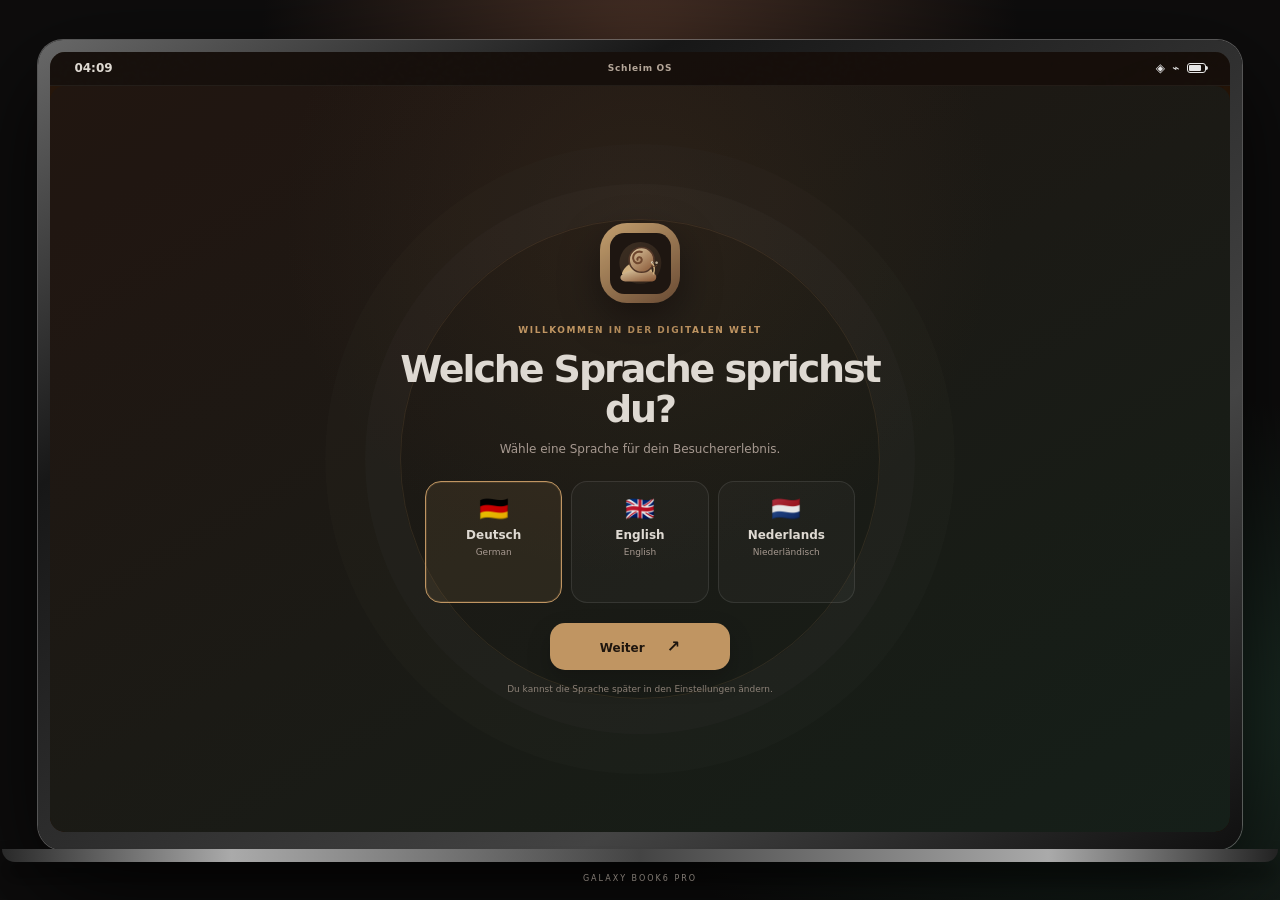
==== pages/newtab.html @ 32632d46 "Publish standalone Browser OS template branch" ====
<!doctype html>
<html lang="de">
<head>
  <!-- Progressive web app shell. Styles, scripts and assets are organized in dedicated folders. -->
  <meta charset="utf-8">
  <meta name="viewport" content="width=device-width, initial-scale=1, viewport-fit=cover">
  <meta name="theme-color" content="#251205">
  <meta name="description" content="Schleim OS – das offizielle Browser-Betriebssystem von Schnecke Schneck. Eine responsive Oberfläche für Smartphone, Tablet und Desktop.">
  <meta name="color-scheme" content="dark light">
  <title>Schleim OS · Offizielles Browser-Betriebssystem</title>
  <link rel="icon" href="../assets/icons/icon.svg" type="image/svg+xml"><link rel="apple-touch-icon" href="../assets/icons/icon.svg">
  
  
  <link rel="stylesheet" href="../styles/main.css">
  <link rel="stylesheet" href="../styles/personalization.css">
  <link rel="stylesheet" href="../styles/slime-store-admin.css">

<meta name="application-name" content="Schleim OS"><meta name="referrer" content="strict-origin-when-cross-origin"></head>
<body data-theme="dark" data-wallpaper="midnight">
  <main class="stage" aria-label="Schleim OS">
    <div class="device" id="device">
      <div class="side-button side-button-right"></div>
      <div class="side-button side-button-left"></div>
      <div class="screen" id="screen">
        <div class="wallpaper-glow glow-one"></div>
        <div class="wallpaper-glow glow-two"></div>
        <div class="grain"></div>

        <header class="statusbar" id="statusbar">
          <button class="status-time" id="statusTime" type="button" aria-label="Kontrollzentrum öffnen">16:03</button>
          <div class="status-icons" aria-hidden="true"><span>◈</span><span>⌁</span><span class="battery"><i></i></span></div>
        </header>

        <section class="language-screen" id="languageScreen" aria-label="Sprachauswahl">
          <div class="language-orbit"></div>
          <div class="brand-mark language-mark"><img src="[data-uri]" alt=""></div>
          <p class="eyebrow" id="languageEyebrow">WILLKOMMEN IN DER DIGITALEN WELT</p>
          <h1 id="languageTitle">Welche Sprache sprichst du?</h1>
          <p class="language-copy" id="languageCopy">Wähle eine Sprache für dein Besuchererlebnis.</p>
          <div class="language-options" role="group" aria-label="Choose language">
            <button class="language-option selected" type="button" data-language-choice="de"><span>🇩🇪</span><b>Deutsch</b><small>German</small></button>
            <button class="language-option" type="button" data-language-choice="en"><span>🇬🇧</span><b>English</b><small>English</small></button>
            <button class="language-option" type="button" data-language-choice="nl"><span>🇳🇱</span><b>Nederlands</b><small>Niederländisch</small></button>
          </div>
          <button class="primary-button" id="confirmLanguage" type="button">Weiter <span>↗</span></button>
          <p class="language-footnote" id="languageFootnote">Du kannst die Sprache später in den Einstellungen ändern.</p>
        </section>

        <section class="intro-screen hidden" id="introScreen">
          <div class="intro-orbit orbit-a"></div><div class="intro-orbit orbit-b"></div>
          <div class="brand-mark intro-mark"><img src="[data-uri]" alt=""></div>
          <p class="eyebrow">DAS OFFIZIELLE BROWSER-BETRIEBSSYSTEM VON SCHNECKE SCHNECK</p>
          <h1>Schleim<br><span>OS</span></h1>
          <p class="intro-copy">Projekte, Technik, Social Media und Schneckenwelt – alles an einem Ort.</p>
          <button class="primary-button" id="enterOS" type="button">System starten <span>↗</span></button>
          <button class="text-button" id="skipIntro" type="button">Intro überspringen</button>
          <div class="intro-footer"><span>GALAXY S24 EDITION</span><span>BUILT WITH 🐌</span></div>
        </section>

        <section class="home-screen hidden" id="homeScreen" aria-label="Startbildschirm">
          <aside class="desktop-sidebar" aria-label="Desktop navigation">
            <div class="desktop-brand"><img src="[data-uri]" alt=""><span><b>Schnecke Schneck</b><small>Digital world</small></span></div>
            <p class="desktop-sidebar-label">EXPLORE</p>
            <button type="button" data-app="websitehome">🏠 <span>Home</span></button>
            <button type="button" data-app="about">🐌 <span>About</span></button>
            <button type="button" data-app="projects">🧩 <span>Projects</span></button>
            <button type="button" data-app="social">📸 <span>Social media</span></button>
            <button type="button" data-app="shop">🛍️ <span>Snail shop</span></button>
            <button type="button" data-app="studio">🚀 <span>Creator Studio</span></button>
            <button type="button" data-app="website">🌐 <span>Fan website</span></button>
            <button type="button" data-app="images">🖼️ <span>Images</span></button>
            <button type="button" data-app="legal">⚖️ <span>Legal</span></button>
            <p class="desktop-sidebar-label">QUICK ACCESS</p>
            <button type="button" data-app="contact">✉️ <span>Contact</span></button>
            <button type="button" data-app="settings">⚙️ <span>Settings</span></button>
          </aside>
          <div class="desktop-main">
          <div class="home-topline">
            <div><p class="eyebrow" id="longDate">FREITAG · 6. NOVEMBER</p><h2>Hallo! <span>Schön, dass du da bist.</span></h2></div>
            <button class="avatar-button" id="openProfile" type="button" aria-label="Über Schnecke Schneck"><img src="[data-uri]" alt=""></button>
          </div>
          <button class="search-pill" id="openSearch" type="button"><span class="search-symbol">⌕</span><span>Apps und Inhalte suchen</span><kbd>⌕</kbd></button>
          <p class="gesture-hint">↓ Vom oberen Rand nach unten wischen – Kontrollzentrum öffnen</p>

          <button class="hero-card" id="heroStudio" type="button">
            <span class="hero-orbit"></span>
            <span class="hero-tag">ENTDECKE DIE DIGITALE WELT</span>
            <span class="hero-title">Schnecke Schneck<br><b>Projekte & Creator-Welt</b></span>
            <span class="hero-bottom"><span>Schön, dass du hier bist.</span><span class="hero-arrow">↗</span></span>
            <span class="hero-snail">🐌</span>
          </button>
          <div class="section-heading"><span>Entdecke die Apps</span><button id="showAllApps" type="button">Alle anzeigen <span>→</span></button></div>
          <div class="app-grid" id="homeAppGrid"></div>
          <p class="ssos-arrange-hint">Kachel länger gedrückt halten und an die gewünschte Position ziehen. Die Reihenfolge wird automatisch in diesem Browser gespeichert.</p>

          <div class="section-heading project-heading"><span>Im Spotlight</span><span class="tiny-label">ENTDECKEN</span></div>
          <button class="mini-project" id="openCloud" type="button">
            <span class="mini-project-icon">🧩</span><span class="mini-project-copy"><b>Projektwelt</b><small>Alle digitalen Projekte gesammelt</small></span><span class="mini-arrow">↗</span>
          </button>

          <nav class="dock" aria-label="Favoriten">
            <button data-app="website" type="button" aria-label="Website"><span>🌐</span></button>
            <button data-app="social" type="button" aria-label="Social Media"><span>📸</span></button>
            <button data-app="studio" type="button" aria-label="Creator Studio"><span>🚀</span></button>
            <button data-app="settings" type="button" aria-label="Einstellungen"><span>⚙️</span></button>
          </nav>
          </div>
          <aside class="desktop-info-panel">
            <div class="desktop-info-card"><span class="desktop-info-icon">🐌</span><p class="eyebrow">CREATOR PROFILE</p><h3>Schnecke Schneck</h3><p>Technology, web projects, AI and a little snail spirit.</p><button type="button" data-app="about">View profile ↗</button></div>
            <div class="desktop-info-card"><p class="eyebrow">PROJECT COLLECTION</p><h3>Projektwelt</h3><p>All digital projects in one place.</p><button type="button" data-app="projects">Explore ↗</button></div>
            <div class="desktop-info-card"><p class="eyebrow">CONNECT</p><button type="button" data-app="contact">✉️ Contact the Creator Studio ↗</button></div>
          </aside>
        </section>

        <section class="app-screen hidden" id="appScreen" aria-label="App-Fenster">
          <header class="app-window-bar">
            <button class="round-icon-button" id="backHome" type="button" aria-label="Zurück zum Startbildschirm">‹</button>
            <div class="app-window-title"><span id="appWindowEmoji">🐌</span><b id="appWindowTitle">App</b></div>
            <button class="round-icon-button" id="closeApp" type="button" aria-label="App schließen">×</button>
          </header>
          <div class="app-scroll" id="appContent"></div>
        </section>

        <section class="control-panel hidden" id="controlPanel" aria-label="Kontrollzentrum">
          <div class="panel-handle"></div>
          <div class="panel-heading"><div><p class="eyebrow">SCHNECKE SCHNECK OS</p><h2>Kontrollzentrum</h2></div><button class="round-icon-button" id="closeControl" type="button" aria-label="Schließen">×</button></div>
          <div class="quick-grid">
            <button class="quick-tile active" data-toggle="wifi" type="button"><span>⌁</span><b>WLAN</b><small>Verbunden</small></button>
            <button class="quick-tile active" data-toggle="bluetooth" type="button"><span>ᛒ</span><b>Bluetooth</b><small>Bereit</small></button>
            <button class="quick-tile" data-toggle="quiet" type="button"><span>◐</span><b>Ruhemodus</b><small>Aus</small></button>
            <button class="quick-tile active" data-toggle="sounds" type="button"><span>♫</span><b>Töne</b><small>Ein</small></button>
            <button class="quick-tile active" data-toggle="mobile" type="button"><span>▥</span><b>Mobile Daten</b><small>Ein</small></button>
            <button class="quick-tile active" data-toggle="rotation" type="button"><span>⟳</span><b>Autom. Drehen</b><small>Ein</small></button>
            <button class="quick-tile" data-toggle="flashlight" type="button"><span>⌁</span><b>Taschenlampe</b><small>Aus</small></button>
          </div>
          <div class="slider-card"><div><span>☼</span><b>Displayhelligkeit</b><output id="brightnessOutput">90%</output></div><input id="brightnessSlider" type="range" min="35" max="100" value="90" aria-label="Displayhelligkeit"></div>
          <div class="slider-card"><div><span>◌</span><b>Glas-Effekt</b><output id="glassOutput">78%</output></div><input id="glassSlider" type="range" min="0" max="100" value="78" aria-label="Glas-Effekt"></div>
          <div class="slider-card"><div><span>♫</span><b>Medienlautstärke</b><output id="volumeOutput">35%</output></div><input id="volumeSlider" type="range" min="0" max="100" value="35" aria-label="Medienlautstärke"></div>
          <div class="wallpaper-card"><div class="wallpaper-title"><b>Hintergrund</b><small>Wähle deinen Look</small></div><div class="wallpaper-options"><button class="wall-choice selected" data-wall="midnight" type="button"><i></i><span>Midnight</span></button><button class="wall-choice" data-wall="blue" type="button"><i></i><span>Blue dusk</span></button><button class="wall-choice" data-wall="forest" type="button"><i></i><span>Forest</span></button><button class="wall-choice" data-wall="amber" type="button"><i></i><span>Amber</span></button></div></div>
          <p class="control-footnote">Die Schnellschalter und Regler bilden die One-UI-Optik nach. Eine Browser-Webapp kann die echten Funk-, Taschenlampen- oder Medienlautstärke-Funktionen des Galaxy S24 nicht systemweit steuern.</p>
          <div class="panel-actions"><button id="themeToggle" type="button">☾ <span>Darstellung wechseln</span></button><button id="motionToggle" type="button">◌ <span>Bewegung reduzieren</span></button><button id="lockButton" type="button">⌑ <span>Bildschirm sperren</span></button></div>
        </section>

        <section class="search-screen hidden" id="searchScreen" aria-label="Suche">
          <div class="search-header"><button class="round-icon-button" id="closeSearch" type="button" aria-label="Suche schließen">‹</button><input id="searchInput" type="search" placeholder="Apps suchen oder Google fragen …" autocomplete="off"><button class="round-icon-button" id="clearSearch" type="button" aria-label="Suche löschen">×</button><button class="google-search-button" id="googleSearchButton" type="button" aria-label="Bei Google suchen" title="Bei Google suchen">G</button></div>
          <p class="eyebrow search-caption">SPOTLIGHT · SCHNECKE SCHNECK OS</p>
          <div id="searchResults" class="search-results"></div>
        </section>

        <section class="lock-screen hidden" id="lockScreen" aria-label="Sperrbildschirm">
          <div class="lock-top"><span>🐌 SCHLEIM OS</span><span>● ● ●</span></div>
          <div class="lock-clock"><div id="lockTime">16:03</div><p id="lockDate">Freitag, 6. November</p></div>
          <div class="lock-bottom"><p>Zum Entsperren antippen</p><button class="unlock-button" id="unlockButton" type="button">↑</button></div>
        </section>

        <div class="toast" id="toast" role="status" aria-live="polite"></div>
        <div class="gesture-area"><button class="gesture-bar" id="gestureBar" type="button" aria-label="Zum Startbildschirm"></button></div>
      </div>
    </div>
    <aside class="outside-caption"><div class="caption-logo"><img src="[data-uri]" alt=""></div><p class="eyebrow">A DIGITAL FAN EXPERIENCE</p><h2>Entdecke die Welt.<br><span>Von Schnecke Schneck.</span></h2><p>Eine interaktive Smartphone-Erfahrung mit Projekten, Social Media und Fan-Inhalten.</p><div class="caption-meta"><span id="deviceModelLabel">GALAXY S24</span><span>VISITOR OS · 2026</span></div><div class="device-detection-card"><span class="eyebrow">DEVICE DETECTED</span><b id="deviceDetectedLabel">Samsung Galaxy S24</b><small id="deviceDetectedHint">Smartphone interface</small><div class="device-preview-buttons"><button type="button" data-preview-device="phone">Phone</button><button type="button" data-preview-device="tablet">Tablet</button><button type="button" data-preview-device="desktop">Desktop</button><button type="button" data-preview-device="auto">Auto</button></div></div></aside>
  </main>
<script src="../locales/legal-translations.js" defer></script>
  <script src="../scripts/app.js" defer></script>
  <script src="../scripts/personalization.js" defer></script>
  <script src="../scripts/update-center.js" defer></script>
  <script src="../scripts/schleim-account.js" defer></script>
  <script src="../scripts/schleim-photos-cloud.js" defer></script>
  <script src="../scripts/schleim-photo-ai.js" defer></script>
   <script src="../scripts/slime-store-admin.js" defer></script>

</body>
</html>
---- styles/main.css ----
:root{--accent:#d5a66d;--accent-2:#a5b98a;--ink:#f7f1e9;--muted:#b9aaa0;--screen-brightness:1;--glass:78%;--panel:rgba(38,29,25,.72);--line:rgba(255,255,255,.11);--shadow:0 25px 70px rgba(0,0,0,.38);font-family:Inter,ui-sans-serif,system-ui,-apple-system,"Segoe UI",sans-serif}
*{box-sizing:border-box}html,body{margin:0;min-height:100%;background:#100d0d;color:var(--ink)}body{min-height:100vh;overflow-x:hidden}button,input,textarea{font:inherit}button{color:inherit;cursor:pointer}button:focus-visible,input:focus-visible,textarea:focus-visible{outline:2px solid var(--accent);outline-offset:3px}.stage{min-height:100vh;display:flex;align-items:center;justify-content:center;gap:clamp(30px,7vw,120px);padding:30px 5vw;background:radial-gradient(ellipse at 50% 10%,#3b2820 0,transparent 42%),radial-gradient(ellipse at 15% 85%,#1d2b25 0,transparent 34%),#100d0d}.device{width:390px;height:min(844px,calc(100vh - 52px));min-height:690px;padding:8px;border-radius:48px;background:linear-gradient(135deg,#5d5c5b,#171717 28%,#3a3938 70%,#111);box-shadow:0 0 0 1px #7775,0 35px 95px #000b;position:relative;flex:0 0 auto}.screen{height:100%;width:100%;border-radius:40px;overflow:hidden;position:relative;background:#251205;color:var(--ink);isolation:isolate;filter:brightness(var(--screen-brightness));transition:background .4s,filter .2s}.screen:before{content:"";position:absolute;inset:0;background:linear-gradient(160deg,rgba(255,255,255,.025),transparent 30%,rgba(0,0,0,.18));z-index:-2}.screen:after{content:"";position:absolute;z-index:16;top:11px;left:50%;transform:translateX(-50%);width:9px;height:9px;border-radius:50%;background:#050505;box-shadow:0 0 0 2px #34312e,0 0 0 3px #080808;pointer-events:none}.wallpaper-glow{position:absolute;border-radius:50%;filter:blur(50px);opacity:.55;pointer-events:none;z-index:-1}.glow-one{width:310px;height:310px;background:#73503c;right:-160px;top:100px}.glow-two{width:290px;height:290px;background:#354c3b;left:-170px;bottom:70px}.grain{position:absolute;inset:0;pointer-events:none;opacity:.045;z-index:5;background-image:url("data:image/svg+xml,%3Csvg viewBox='0 0 180 180' xmlns='http://www.w3.org/2000/svg'%3E%3Cfilter id='n'%3E%3CfeTurbulence type='fractalNoise' baseFrequency='.8' numOctaves='3' stitchTiles='stitch'/%3E%3C/filter%3E%3Crect width='100%25' height='100%25' filter='url(%23n)' opacity='.35'/%3E%3C/svg%3E")}.side-button{position:absolute;width:4px;background:linear-gradient(90deg,#777,#222);border-radius:4px}.side-button-right{height:90px;right:-4px;top:170px}.side-button-left{height:58px;left:-4px;top:145px}.statusbar{height:42px;display:flex;align-items:center;justify-content:space-between;padding:0 23px;position:relative;z-index:8;font-size:12px;font-weight:700;letter-spacing:.02em}.status-time{border:0;background:none;padding:3px 0;font-weight:800}.status-icons{display:flex;gap:7px;align-items:center;color:#fff}.battery{height:10px;width:19px;border:1px solid currentColor;border-radius:3px;padding:1px;display:inline-flex;position:relative}.battery:after{content:"";position:absolute;right:-3px;top:2px;height:4px;width:2px;background:currentColor;border-radius:0 2px 2px 0}.battery i{display:block;width:86%;height:100%;background:currentColor;border-radius:1px}.eyebrow{font-size:9px;letter-spacing:.17em;font-weight:800;color:var(--accent);margin:0 0 7px}.hidden{display:none!important}.intro-screen{position:absolute;inset:42px 0 22px;display:flex;flex-direction:column;align-items:center;justify-content:center;text-align:center;padding:30px;overflow:hidden}.intro-screen h1{font-size:43px;line-height:.98;letter-spacing:-.07em;margin:12px 0 13px;font-weight:760}.intro-screen h1 span{color:var(--accent);font-weight:450}.intro-copy{font-size:12px;color:var(--muted);max-width:220px;line-height:1.6;margin:0 0 26px}.brand-mark{height:80px;width:80px;border-radius:27px;display:grid;place-items:center;background:linear-gradient(145deg,#d9b17a,#745239);box-shadow:0 15px 40px #0006}.brand-mark img{width:61px;height:61px}.intro-mark{margin-bottom:30px}.primary-button{border:0;background:var(--accent);color:#21170f;border-radius:15px;padding:14px 20px;font-weight:800;font-size:12px;min-width:180px;box-shadow:0 10px 25px #0003}.primary-button span{margin-left:18px;font-size:16px}.text-button{border:0;background:none;color:var(--muted);font-size:11px;margin-top:12px;padding:8px}.intro-footer{position:absolute;bottom:20px;left:24px;right:24px;display:flex;justify-content:space-between;color:#90847c;font-size:8px;letter-spacing:.12em}.intro-orbit{position:absolute;border:1px solid #ddc39a20;border-radius:50%;pointer-events:none}.orbit-a{width:470px;height:470px}.orbit-b{width:330px;height:330px;border-color:#ddc39a13}.home-screen{position:absolute;inset:42px 0 20px;padding:18px 20px 6px;overflow:auto;scrollbar-width:none}.home-screen::-webkit-scrollbar,.app-scroll::-webkit-scrollbar{display:none}.home-topline{display:flex;align-items:center;justify-content:space-between;margin-bottom:17px}.home-topline h2{font-size:28px;letter-spacing:-.06em;margin:0;font-weight:650}.home-topline h2 span{color:var(--accent)}.avatar-button{height:43px;width:43px;border-radius:16px;border:1px solid var(--line);background:#ffffff0c;display:grid;place-items:center}.avatar-button img{width:31px;height:31px}.search-pill{width:100%;border:1px solid var(--line);border-radius:14px;background:#ffffff0c;display:flex;align-items:center;gap:10px;padding:12px 13px;color:#bcb0a8;text-align:left;font-size:11px;margin-bottom:16px;backdrop-filter:blur(var(--glass-blur,14px))}.search-symbol{font-size:20px;line-height:10px}.search-pill kbd{margin-left:auto;font-size:15px;color:#d9c0a4}.hero-card{width:100%;height:150px;position:relative;overflow:hidden;border:1px solid color-mix(in srgb, var(--accent) 25.1%, transparent);border-radius:20px;text-align:left;padding:17px;background:linear-gradient(115deg,#33251f 0,#493428 48%,#26352b 100%);margin-bottom:21px;box-shadow:0 14px 28px #0002}.hero-card:after{content:"";position:absolute;inset:0;background:linear-gradient(90deg,#100c0a50,transparent 75%);pointer-events:none}.hero-tag,.hero-title,.hero-bottom{position:relative;z-index:1;display:block}.hero-tag{font-size:8px;letter-spacing:.14em;color:#dfbd93}.hero-title{font-size:20px;line-height:1.12;letter-spacing:-.045em;margin-top:10px}.hero-title b{font-weight:800;color:#f0c994}.hero-bottom{position:absolute;bottom:15px;left:17px;right:17px;display:flex;align-items:center;justify-content:space-between;color:#d8c9bd;font-size:9px}.hero-arrow{font-size:19px;color:#f1d4ae}.hero-snail{position:absolute;z-index:0;right:17px;top:23px;font-size:74px;filter:drop-shadow(0 12px 14px #0005);transform:rotate(-9deg)}.hero-orbit{position:absolute;right:-35px;top:-70px;width:195px;height:195px;border-radius:50%;border:1px solid #ffffff1c;box-shadow:0 0 0 22px #ffffff08,0 0 0 44px #ffffff05}.section-heading{display:flex;justify-content:space-between;align-items:center;margin:0 1px 12px;font-size:12px;font-weight:750}.section-heading button{border:0;background:none;color:var(--accent);font-size:9px}.tiny-label{font-size:8px;letter-spacing:.14em;color:#a8b99a}.app-grid{display:grid;grid-template-columns:repeat(4,1fr);gap:15px 7px;margin-bottom:21px}.app-icon{border:0;background:none;display:flex;align-items:center;flex-direction:column;gap:6px;min-width:0;padding:0}.app-icon .icon-tile{height:48px;width:48px;border:1px solid #ffffff17;border-radius:16px;background:linear-gradient(145deg,#ffffff18,#ffffff06);display:grid;place-items:center;font-size:22px;box-shadow:0 8px 17px #0002;backdrop-filter:blur(var(--glass-blur,15px));transition:transform .2s,border-color .2s}.app-icon:active .icon-tile{transform:scale(.92)}.app-icon small{font-size:8px;color:#e3d8ce;white-space:nowrap;max-width:78px;overflow:hidden;text-overflow:ellipsis}.mini-project{width:100%;display:flex;align-items:center;gap:11px;padding:11px 12px;border:1px solid var(--line);background:#ffffff0a;border-radius:16px;text-align:left;margin-bottom:14px}.mini-project-icon{height:38px;width:38px;border-radius:12px;background:#b1c5ab1e;display:grid;place-items:center;font-size:19px}.mini-project-copy{display:flex;flex-direction:column;gap:4px;min-width:0}.mini-project-copy b{font-size:10px}.mini-project-copy small{font-size:9px;color:var(--muted)}.mini-arrow{margin-left:auto;color:var(--accent)}.dock{display:flex;justify-content:space-around;align-items:center;padding:8px 10px;margin:0 auto 5px;width:88%;border:1px solid #ffffff20;border-radius:20px;background:#ffffff12;backdrop-filter:blur(var(--glass-blur,24px));box-shadow:0 12px 25px #0002}.dock button{height:43px;width:49px;border:0;border-radius:14px;background:#ffffff0b;font-size:21px}.gesture-area{position:absolute;bottom:0;left:0;right:0;height:20px;z-index:15;display:flex;justify-content:center;align-items:center;pointer-events:none}.gesture-bar{pointer-events:auto;width:105px;height:4px;border:0;border-radius:8px;background:#ffffffb8;padding:0}.app-screen{position:absolute;inset:42px 0 18px;z-index:6;background:linear-gradient(155deg,#211a17f2,#171b19f6 70%);backdrop-filter:blur(var(--glass-blur,22px));display:flex;flex-direction:column;animation:app-in .24s ease-out}.app-window-bar{height:58px;flex:0 0 58px;display:flex;align-items:center;justify-content:space-between;padding:0 17px;border-bottom:1px solid var(--line)}.round-icon-button{width:32px;height:32px;border-radius:50%;border:1px solid var(--line);background:#ffffff0b;font-size:20px;display:grid;place-items:center;line-height:1}.app-window-title{display:flex;align-items:center;gap:9px;font-size:12px}.app-window-title span{font-size:17px}.app-scroll{overflow:auto;flex:1;padding:20px 18px 28px;scrollbar-width:none}.app-hero{padding:18px;border:1px solid color-mix(in srgb, var(--accent) 18.8%, transparent);border-radius:19px;background:linear-gradient(140deg,#463328,#26352c);margin-bottom:17px;position:relative;overflow:hidden}.app-hero .eyebrow{color:#e5bd8c}.app-hero h2{font-size:25px;letter-spacing:-.055em;margin:4px 0 8px;line-height:1.05}.app-hero p{font-size:10px;line-height:1.6;color:#e0d2c6;margin:0;max-width:245px}.app-hero .large-emoji{position:absolute;font-size:62px;right:12px;bottom:8px;opacity:.9}.content-heading{font-size:13px;margin:19px 0 10px;letter-spacing:-.02em}.body-copy{font-size:11px;line-height:1.75;color:#c7bab0}.info-grid{display:grid;grid-template-columns:repeat(2,1fr);gap:9px;margin:12px 0}.info-card,.project-card,.link-card,.feature-card{border:1px solid var(--line);border-radius:15px;background:#ffffff09;padding:13px}.info-card span{font-size:18px}.info-card b,.project-card b,.link-card b,.feature-card b{display:block;font-size:10px;margin:7px 0 4px}.info-card small,.project-card small,.link-card small,.feature-card small{font-size:9px;color:var(--muted);line-height:1.5;display:block}.pill-row{display:flex;flex-wrap:wrap;gap:6px;margin:10px 0}.pill{border:1px solid color-mix(in srgb, var(--accent) 22.0%, transparent);border-radius:30px;padding:6px 9px;color:#e7c99f;font-size:9px;background:color-mix(in srgb, var(--accent) 4.7%, transparent)}.link-list,.project-list{display:grid;gap:9px}.link-card{display:flex;align-items:center;gap:11px;text-decoration:none;color:inherit;transition:background .2s,border-color .2s}.link-card:hover{background:#ffffff14;border-color:color-mix(in srgb, var(--accent) 37.6%, transparent)}.link-card .link-icon{height:37px;width:37px;display:grid;place-items:center;border-radius:12px;background:#ffffff0c;font-size:18px;flex:0 0 auto}.link-card .link-text{min-width:0;flex:1}.link-card b{margin:0 0 3px}.link-card .chevron{color:var(--accent);font-size:17px}.project-card{display:flex;gap:10px;align-items:flex-start}.project-icon{height:35px;width:35px;border-radius:11px;background:#ffffff0d;display:grid;place-items:center;font-size:18px;flex:0 0 auto}.project-card div:last-child{min-width:0}.project-card b{margin:1px 0 4px}.project-card p{font-size:9px;line-height:1.55;color:var(--muted);margin:0}.project-card .status{display:inline-block;margin-top:6px;color:#b8c8a7;font-size:8px;letter-spacing:.04em}.feature-card{margin:10px 0}.feature-card .feature-head{display:flex;align-items:center;gap:9px}.feature-card .feature-head span{font-size:20px}.feature-card p{font-size:9px;line-height:1.6;color:var(--muted);margin:8px 0 0}.app-button{border:0;border-radius:12px;background:var(--accent);color:#20170f;padding:11px 14px;font-size:10px;font-weight:800;display:inline-flex;align-items:center;gap:10px;text-decoration:none;margin-top:9px}.app-button.secondary{background:#ffffff0e;color:#f1e6dc;border:1px solid var(--line)}.notice{padding:11px 12px;border-left:2px solid var(--accent);background:color-mix(in srgb, var(--accent) 4.3%, transparent);color:#cdbdaf;font-size:9px;line-height:1.6;border-radius:0 10px 10px 0;margin:13px 0}.website-pages{display:grid;grid-template-columns:1fr 1fr;gap:8px}.website-pages a{min-height:86px;text-decoration:none;color:inherit;border:1px solid var(--line);background:#ffffff08;padding:11px;border-radius:13px}.website-pages a span{font-size:17px}.website-pages a b{display:block;font-size:9px;margin:6px 0 3px}.website-pages a small{display:block;font-size:8px;color:var(--muted)}.note-field{width:100%;min-height:210px;resize:vertical;border:1px solid var(--line);border-radius:14px;padding:13px;background:#08070650;color:var(--ink);font-size:11px;line-height:1.6}.save-row{display:flex;justify-content:space-between;align-items:center;font-size:9px;color:var(--muted);margin-top:8px}.control-panel{position:absolute;z-index:12;inset:40px 0 0;padding:8px 18px 30px;background:linear-gradient(160deg,rgba(28,23,21,.97),rgba(19,28,23,.97));backdrop-filter:blur(var(--glass-blur,28px));border-radius:26px 26px 0 0;overflow:auto;animation:panel-in .23s ease-out}.panel-handle{height:4px;width:40px;border-radius:8px;background:#ffffff55;margin:0 auto 18px}.panel-heading{display:flex;justify-content:space-between;align-items:center;margin-bottom:16px}.panel-heading h2{margin:0;font-size:22px;letter-spacing:-.05em}.quick-grid{display:grid;grid-template-columns:1fr 1fr;gap:9px}.quick-tile{height:76px;border:1px solid var(--line);border-radius:15px;background:#ffffff0b;text-align:left;padding:10px 12px;display:grid;grid-template-columns:26px 1fr;grid-template-rows:1fr 1fr;align-items:center}.quick-tile>span{grid-row:1/3;font-size:21px;color:var(--accent)}.quick-tile b{font-size:10px}.quick-tile small{font-size:8px;color:var(--muted)}.quick-tile.active{background:color-mix(in srgb, var(--accent) 12.9%, transparent);border-color:color-mix(in srgb, var(--accent) 30.2%, transparent)}.slider-card{margin-top:10px;border:1px solid var(--line);background:#ffffff08;border-radius:14px;padding:11px 12px}.slider-card>div{display:flex;align-items:center;gap:8px;font-size:10px}.slider-card>div span{font-size:16px;color:var(--accent)}.slider-card output{margin-left:auto;color:var(--muted);font-size:9px}.slider-card input{width:100%;accent-color:var(--accent);margin:11px 0 0}.wallpaper-card{padding:13px;margin-top:10px;border:1px solid var(--line);background:#ffffff08;border-radius:14px}.wallpaper-title b{font-size:10px;display:block}.wallpaper-title small{font-size:8px;color:var(--muted)}.wallpaper-options{display:grid;grid-template-columns:repeat(4,1fr);gap:7px;margin-top:11px}.wall-choice{border:0;background:none;padding:0;display:grid;gap:5px;justify-items:center;font-size:8px;color:var(--muted)}.wall-choice i{height:37px;width:100%;border:2px solid transparent;border-radius:9px;background:linear-gradient(130deg,#261915,#596146)}.wall-choice[data-wall="blue"] i{background:linear-gradient(130deg,#131f36,#52718e)}.wall-choice[data-wall="forest"] i{background:linear-gradient(130deg,#14261f,#667e50)}.wall-choice[data-wall="amber"] i{background:linear-gradient(130deg,#351b12,#b06a39)}.wall-choice.selected i{border-color:var(--accent)}.control-footnote{font-size:8px;line-height:1.5;color:var(--muted);margin:10px 2px 2px}.panel-actions{display:grid;grid-template-columns:1fr;gap:7px;margin-top:10px}.panel-actions button{border:1px solid var(--line);border-radius:12px;background:#ffffff09;text-align:left;padding:11px 12px;font-size:10px}.panel-actions button:first-letter{color:var(--accent)}.search-screen{position:absolute;z-index:13;inset:42px 0 18px;padding:12px 17px 28px;background:linear-gradient(150deg,#211a17f5,#18201cf5);backdrop-filter:blur(var(--glass-blur,25px));animation:panel-in .2s ease-out}.search-header{display:flex;gap:8px;align-items:center}.search-header input{min-width:0;flex:1;border:1px solid var(--line);background:#ffffff0b;border-radius:13px;padding:11px 12px;color:var(--ink);font-size:11px}.search-caption{margin:22px 2px 11px}.search-results{display:grid;gap:8px}.search-result{display:flex;align-items:center;gap:11px;text-align:left;border:1px solid var(--line);border-radius:13px;padding:10px;background:#ffffff08}.search-result span{font-size:19px}.search-result b{font-size:10px;display:block}.search-result small{font-size:8px;color:var(--muted)}.lock-screen{position:absolute;z-index:14;inset:0;padding:58px 25px 36px;background:linear-gradient(155deg,#191410eF,#17231dF2),radial-gradient(circle at 75% 25%,#9a6a4140,transparent 38%);backdrop-filter:blur(var(--glass-blur,25px));display:flex;flex-direction:column;justify-content:space-between;text-align:center}.lock-top{display:flex;justify-content:space-between;font-size:8px;letter-spacing:.12em;color:#d8c9ba}.lock-clock{margin-top:30px}.lock-clock div{font-size:72px;letter-spacing:-.09em;font-weight:250}.lock-clock p{font-size:11px;color:#c8b8a9;margin:0}.lock-bottom p{font-size:9px;color:#c9baad}.unlock-button{height:46px;width:46px;border-radius:50%;border:1px solid #ffffff44;background:#ffffff14;font-size:22px}.toast{position:absolute;z-index:20;bottom:35px;left:50%;transform:translate(-50%,20px);opacity:0;pointer-events:none;white-space:nowrap;padding:10px 14px;border-radius:30px;background:#e6d4c0;color:#251910;font-size:9px;font-weight:700;box-shadow:0 10px 20px #0004;transition:.22s}.toast.show{opacity:1;transform:translate(-50%,0)}.outside-caption{width:min(360px,30vw);color:#f7ede1}.caption-logo{height:54px;width:54px;border:1px solid #e2c29b55;background:#ffffff0c;border-radius:18px;display:grid;place-items:center;margin-bottom:25px}.caption-logo img{width:42px}.outside-caption h2{font-size:clamp(34px,4.2vw,58px);line-height:.98;letter-spacing:-.07em;margin:8px 0 16px}.outside-caption h2 span{color:var(--accent);font-weight:450}.outside-caption>p:not(.eyebrow){max-width:290px;color:#b9aaa0;font-size:12px;line-height:1.7}.caption-meta{display:flex;gap:17px;margin-top:55px;color:#84766d;font-size:8px;letter-spacing:.12em}.reduce-motion *{animation:none!important;transition:none!important;scroll-behavior:auto!important}
body[data-wallpaper="blue"] .screen{background:#111b2a}body[data-wallpaper="blue"] .glow-one{background:#38577f}body[data-wallpaper="blue"] .glow-two{background:#243f50}body[data-wallpaper="forest"] .screen{background:#111d18}body[data-wallpaper="forest"] .glow-one{background:#456247}body[data-wallpaper="forest"] .glow-two{background:#283a2d}body[data-wallpaper="amber"] .screen{background:#25150f}body[data-wallpaper="amber"] .glow-one{background:#8d4e2e}body[data-wallpaper="amber"] .glow-two{background:#59402b}
body[data-theme="light"]{--ink:#f9f4ed;--muted:#c7b9af}body[data-theme="light"] .screen{filter:brightness(1.12)}body[data-theme="light"] .app-screen,body[data-theme="light"] .control-panel,body[data-theme="light"] .search-screen{background:linear-gradient(150deg,rgba(57,49,44,.94),rgba(44,55,47,.95))}
@keyframes app-in{from{opacity:0;transform:translateY(12px)}to{opacity:1;transform:translateY(0)}}@keyframes panel-in{from{opacity:0;transform:translateY(15px)}to{opacity:1;transform:translateY(0)}}
@media(max-width:760px){.stage{padding:0;display:block;min-height:100dvh;background:#17120f}.device{width:100%;height:100dvh;min-height:0;padding:0;border-radius:0;background:#17120f;box-shadow:none}.device:before,.side-button,.outside-caption{display:none}.screen{border-radius:0;min-height:100dvh}.screen:after{top:calc(10px + env(safe-area-inset-top))}.statusbar{padding-top:env(safe-area-inset-top);height:calc(42px + env(safe-area-inset-top));padding-left:24px;padding-right:24px}.intro-screen{inset:calc(42px + env(safe-area-inset-top)) 0 calc(22px + env(safe-area-inset-bottom))}.home-screen{inset:calc(42px + env(safe-area-inset-top)) 0 calc(20px + env(safe-area-inset-bottom));padding-top:14px}.app-screen{inset:calc(42px + env(safe-area-inset-top)) 0 calc(18px + env(safe-area-inset-bottom))}.control-panel{inset:calc(40px + env(safe-area-inset-top)) 0 0;padding-bottom:calc(30px + env(safe-area-inset-bottom))}.search-screen{inset:calc(42px + env(safe-area-inset-top)) 0 calc(18px + env(safe-area-inset-bottom))}.gesture-area{height:calc(20px + env(safe-area-inset-bottom));padding-bottom:env(safe-area-inset-bottom)}.lock-screen{padding-top:calc(58px + env(safe-area-inset-top));padding-bottom:calc(36px + env(safe-area-inset-bottom))}}
@media(max-height:740px) and (min-width:761px){.device{height:calc(100vh - 24px);min-height:620px}.home-screen{padding-top:10px}.hero-card{height:126px;margin-bottom:14px}.app-grid{gap:10px 7px;margin-bottom:12px}.app-icon .icon-tile{height:42px;width:42px}.home-topline{margin-bottom:11px}}
@media(prefers-reduced-motion:reduce){*,*:before,*:after{animation-duration:.01ms!important;transition-duration:.01ms!important;scroll-behavior:auto!important}}

/* Visitor-first pages and app-style project navigation */
.visitor-welcome{border:1px solid rgba(213,166,109,.22);background:linear-gradient(135deg,rgba(213,166,109,.12),rgba(165,185,138,.08));border-radius:15px;padding:13px;margin:10px 0 15px}
.visitor-welcome b{font-size:11px;display:block;color:#f2d5ad}
.visitor-welcome p{font-size:9px;line-height:1.6;color:var(--muted);margin:6px 0 0}
.website-pages button{min-height:86px;text-align:left;text-decoration:none;color:inherit;border:1px solid var(--line);background:#ffffff08;padding:11px;border-radius:13px;display:flex;flex-direction:column;align-items:flex-start;justify-content:flex-start}
.website-pages button:active,.project-open:active{transform:scale(.98)}
.project-open{width:100%;display:flex;align-items:center;gap:11px;padding:11px 12px;border:1px solid var(--line);background:#ffffff09;border-radius:15px;text-align:left;color:inherit;transition:background .2s,border-color .2s}
.project-open:hover{background:#ffffff13;border-color:color-mix(in srgb, var(--accent) 33.3%, transparent)}
.project-open>span:nth-child(2){display:flex;flex-direction:column;gap:4px;min-width:0;flex:1}
.project-open b{font-size:10px}
.project-open small{font-size:9px;color:var(--muted);line-height:1.45}
.project-open>strong{color:var(--accent);font-size:17px;font-weight:500}
.feed-card{border:1px solid var(--line);background:#ffffff09;border-radius:15px;padding:13px;margin:9px 0}
.feed-top{display:flex;align-items:center;gap:9px;margin-bottom:10px}
.feed-avatar{width:33px;height:33px;border-radius:12px;display:grid;place-items:center;background:color-mix(in srgb, var(--accent) 10.6%, transparent);font-size:18px}
.feed-top b,.feed-top small{display:block}
.feed-top b{font-size:9px}
.feed-top small{font-size:8px;color:var(--muted);margin-top:3px}
.feed-card h4{font-size:11px;margin:0 0 6px;color:#f0d3ad}
.feed-card p{font-size:9px;line-height:1.65;color:#cbbfb5;margin:0}
.feed-tags{display:block;color:#b6c59f;font-size:8px;line-height:1.6;margin-top:8px}
.embed-shell{border:1px solid var(--line);border-radius:15px;overflow:hidden;background:#ffffff07;margin:10px 0}
.embed-placeholder{display:flex;flex-direction:column;align-items:flex-start;gap:7px;padding:14px}
.embed-placeholder>span{font-size:25px}
.embed-placeholder b{font-size:11px}
.embed-placeholder small{font-size:9px;line-height:1.6;color:var(--muted)}
.embed-placeholder .app-button{margin-top:4px}
.embedded-frame-wrap{padding:10px}
.embedded-frame-head{display:flex;justify-content:space-between;align-items:center;margin:0 2px 8px;font-size:10px}
.embedded-frame-wrap iframe{width:100%;height:430px;border:1px solid var(--line);border-radius:12px;background:#fff}
.embedded-frame-wrap .body-copy{font-size:9px}
.legal-toolbar{display:flex;align-items:center;justify-content:space-between;gap:8px;color:var(--muted);font-size:8px;margin:0 1px 9px}
.legal-toolbar .text-button{margin:0;padding:6px 0;color:var(--accent);font-size:8px}
.legal-sections{display:grid;gap:8px}
.legal-section{border:1px solid var(--line);border-radius:13px;background:#ffffff08;overflow:hidden}
.legal-section summary{list-style:none;display:flex;align-items:center;justify-content:space-between;gap:9px;padding:12px;font-size:10px;font-weight:750;cursor:pointer;line-height:1.45}
.legal-section summary::-webkit-details-marker{display:none}
.legal-section summary span{color:var(--accent);font-size:15px;flex:0 0 auto;transition:transform .2s}
.legal-section[open] summary span{transform:rotate(45deg)}
.legal-body{padding:0 12px 12px;border-top:1px solid #ffffff0b}
.legal-body p{font-size:9px;line-height:1.7;color:#cfc2b8;white-space:normal;margin:10px 0 0;overflow-wrap:anywhere}
.instruction-list{padding-left:18px;color:#d2c6bd;font-size:9px;line-height:1.75}
.instruction-list li{padding:3px 0 3px 3px}
.warning-notice{border-left-color:var(--accent);background:rgba(213,166,109,.1)}
.control-footnote{font-size:8px;line-height:1.5;color:#a99a8f;margin:11px 2px}
.panel-actions{padding-bottom:10px}
@media (max-width:470px){
  .stage{padding:0;min-height:100svh;display:flex;align-items:stretch;justify-content:center;background:#100d0d}
  .device{width:100vw;height:100svh;min-height:0;padding:0;border-radius:0;background:#100d0d;box-shadow:none}
  .screen{border-radius:0}
  .side-button,.outside-caption{display:none}
  .screen:after{top:8px}
  .statusbar{padding-left:23px;padding-right:23px}
}
@media (prefers-reduced-motion:reduce){*,*::before,*::after{scroll-behavior:auto!important;animation-duration:.01ms!important;transition-duration:.01ms!important}}
.site-image-grid{display:grid;grid-template-columns:1fr 1fr 1fr;gap:7px;margin:12px 0 16px}
.site-image-grid img{width:100%;height:112px;object-fit:cover;border-radius:12px;border:1px solid var(--line);background:#ffffff0a}
.gesture-hint{font-size:8px;color:#a99a8f;text-align:center;margin:-7px 0 14px;letter-spacing:.02em}

/* Pull-down gesture support: reserve the status strip for the OS quick-settings gesture. */
.statusbar{touch-action:pan-x;user-select:none;-webkit-user-select:none}
.statusbar button{touch-action:pan-x}
.control-panel{overscroll-behavior:contain}


/* Language welcome screen */
.language-screen{position:absolute;z-index:18;inset:42px 0 22px;display:flex;flex-direction:column;align-items:center;justify-content:center;text-align:center;padding:28px;overflow:auto;background:radial-gradient(circle at 50% 18%,#6b493433,transparent 42%),linear-gradient(150deg,#251812,#17221c)}
.language-orbit{position:absolute;width:480px;height:480px;border:1px solid color-mix(in srgb, var(--accent) 13.3%, transparent);border-radius:50%;box-shadow:0 0 0 35px #ffffff05,0 0 0 75px #ffffff03;pointer-events:none}
.language-mark{position:relative;z-index:1;margin-bottom:22px}
.language-screen h1{position:relative;z-index:1;font-size:clamp(26px,5vw,38px);letter-spacing:-.055em;line-height:1.05;max-width:520px;margin:8px 0 10px}
.language-copy{position:relative;z-index:1;max-width:380px;color:var(--muted);font-size:12px;line-height:1.6;margin:0 0 22px}
.language-options{position:relative;z-index:1;display:grid;grid-template-columns:repeat(3,minmax(92px,1fr));gap:9px;width:min(100%,430px);margin-bottom:20px}
.language-option{display:flex;flex-direction:column;align-items:center;gap:5px;min-height:104px;border:1px solid var(--line);border-radius:16px;background:#ffffff08;padding:13px 8px;color:var(--ink)}
.language-option span{font-size:24px}.language-option b{font-size:12px}.language-option small{font-size:9px;color:var(--muted)}.language-option.selected{border-color:var(--accent);background:color-mix(in srgb, var(--accent) 10.6%, transparent);box-shadow:0 0 0 1px color-mix(in srgb, var(--accent) 18.8%, transparent) inset}
.language-footnote{position:relative;z-index:1;color:#9c8f84;font-size:9px;margin:14px 0 0}

/* Embedded Wix areas: honest source disclosure and responsive viewport */
.embed-code-details{margin-top:12px;border:1px solid var(--line);border-radius:14px;background:#ffffff07;overflow:hidden}
.embed-code-details summary{cursor:pointer;padding:12px 13px;font-size:10px;font-weight:750;list-style:none}.embed-code-details summary::-webkit-details-marker{display:none}.embed-code-details summary:after{content:'＋';float:right;color:var(--accent)}
.embed-code-details[open] summary:after{content:'−'}
.embed-code-details pre{overflow:auto;white-space:pre-wrap;overflow-wrap:anywhere;background:#0808088a;color:#d9c6ae;padding:13px;margin:0;font:10px/1.55 ui-monospace,SFMono-Regular,Consolas,monospace;border-top:1px solid var(--line)}
.embed-code-details .app-button{margin:10px 12px 12px;width:calc(100% - 24px)}
.embedded-frame-wrap iframe{width:100%;height:520px;border:1px solid var(--line);border-radius:14px;background:#fff}
.embed-provenance{font-size:9px;line-height:1.55;color:var(--muted);margin:8px 2px 0}

/* Device detection badge and responsive shells */
.device-detection-card{border:1px solid color-mix(in srgb, var(--accent) 18.8%, transparent);background:#ffffff08;border-radius:16px;padding:13px 14px;margin-top:20px;display:grid;gap:5px;max-width:330px}
.device-detection-card>b{font-size:13px}.device-detection-card>small{font-size:10px;color:var(--muted)}.device-preview-buttons{display:flex;flex-wrap:wrap;gap:6px;margin-top:7px}
.device-preview-buttons button{border:1px solid var(--line);border-radius:20px;background:#ffffff0a;padding:6px 9px;font-size:9px}.device-preview-buttons button.active{background:color-mix(in srgb, var(--accent) 13.3%, transparent);border-color:var(--accent);color:#f4d7b3}
.desktop-sidebar,.desktop-info-panel{display:none}
body[data-device="tablet"] .stage{padding:22px 3vw;gap:28px}
body[data-device="tablet"] .device{width:min(1100px,91vw);height:min(91vh,1000px);min-height:650px;padding:9px;border-radius:39px;background:linear-gradient(135deg,#777,#1c1c1c 28%,#4b4b4b 70%,#111);box-shadow:0 0 0 1px #aaa5,0 32px 90px #000b}
body[data-device="tablet"] .screen{border-radius:30px}
body[data-device="tablet"] .screen:after{top:12px;width:7px;height:7px}
body[data-device="tablet"] .statusbar{height:42px;padding-inline:34px}
body[data-device="tablet"] .home-screen{inset:42px 0 20px;padding:24px 32px 12px}
body[data-device="tablet"] .app-grid{grid-template-columns:repeat(6,minmax(68px,1fr));gap:20px 12px}
body[data-device="tablet"] .app-icon .icon-tile{height:58px;width:58px;border-radius:19px;font-size:25px}
body[data-device="tablet"] .app-icon small{font-size:10px;max-width:110px}
body[data-device="tablet"] .hero-card{height:190px;padding:23px}.hero-title{font-size:25px}
body[data-device="tablet"] .app-scroll{padding:26px 32px 34px}
body[data-device="tablet"] .app-hero{padding:24px}.body-copy{font-size:12px;line-height:1.8}
body[data-device="tablet"] .website-pages{grid-template-columns:repeat(3,minmax(0,1fr))}
body[data-device="tablet"] .info-grid{grid-template-columns:repeat(3,minmax(0,1fr))}
body[data-device="tablet"] .control-panel{inset:42px 0 0 24%;border-radius:28px 0 0 0;max-width:760px;margin-left:auto;padding:22px 26px 32px}

body[data-device="desktop"] .stage{padding:34px 3vw 45px;display:flex;align-items:center;justify-content:center;gap:0;min-height:100vh;background:radial-gradient(ellipse at 50% 8%,#493126,transparent 42%),radial-gradient(ellipse at 90% 80%,#1c3026,transparent 32%),#0e0d0d}
body[data-device="desktop"] .device{width:min(1500px,94vw);height:min(930px,90vh);min-height:680px;padding:12px 12px 18px;border-radius:25px;background:linear-gradient(145deg,#686868,#171717 27%,#444 72%,#101010);box-shadow:0 0 0 1px #9998,0 34px 100px #000c;flex:none}
body[data-device="desktop"] .device:before{content:'';position:absolute;left:-3%;right:-3%;height:13px;bottom:-12px;border-radius:0 0 24px 24px;background:linear-gradient(90deg,#292929,#aaa 18%,#444 50%,#aaa 82%,#222);box-shadow:0 15px 20px #0008}
body[data-device="desktop"] .device:after{content:'GALAXY BOOK6 PRO';position:absolute;left:0;right:0;bottom:-33px;text-align:center;color:#827a73;font-size:8px;letter-spacing:.25em}
body[data-device="desktop"] .side-button{display:none}body[data-device="desktop"] .screen{border-radius:15px}
body[data-device="desktop"] .screen:after{display:none}
body[data-device="desktop"] .statusbar{height:34px;padding:0 24px;background:#0d0e0f88;border-bottom:1px solid #ffffff10}
body[data-device="desktop"] .statusbar:before{content:'Schleim OS';position:absolute;left:50%;transform:translateX(-50%);font-size:9px;letter-spacing:.08em;color:#c8b9aa}
body[data-device="desktop"] .home-screen{inset:34px 0 0;padding:28px 28px 24px;display:grid;grid-template-columns:205px minmax(0,1fr) 250px;gap:22px;align-items:stretch;overflow:hidden}
body[data-device="desktop"] .desktop-sidebar{display:flex;flex-direction:column;gap:8px;border:1px solid var(--line);border-radius:19px;background:#ffffff07;padding:17px 13px;min-width:0}
body[data-device="desktop"] .desktop-brand{display:flex;align-items:center;gap:9px;padding:4px 4px 17px;border-bottom:1px solid var(--line)}
body[data-device="desktop"] .desktop-brand img{width:36px;height:36px}.desktop-brand span{display:flex;flex-direction:column;gap:3px}.desktop-brand b{font-size:10px}.desktop-brand small{font-size:8px;color:var(--muted)}
body[data-device="desktop"] .desktop-sidebar-label{font-size:8px;letter-spacing:.18em;color:#9d8c7e;margin:10px 6px 4px}
body[data-device="desktop"] .desktop-sidebar>button{border:1px solid transparent;border-radius:10px;background:transparent;text-align:left;padding:10px;font-size:11px;display:flex;gap:9px;align-items:center}
body[data-device="desktop"] .desktop-sidebar>button:hover{background:#ffffff0d;border-color:var(--line)}
body[data-device="desktop"] .desktop-main{min-width:0;overflow:auto;scrollbar-width:thin;padding-right:4px;display:flex;flex-direction:column}
body[data-device="desktop"] .home-topline h2{font-size:31px}body[data-device="desktop"] .search-pill{max-width:720px}
body[data-device="desktop"] .hero-card{height:174px;min-height:174px}
body[data-device="desktop"] .app-grid{grid-template-columns:repeat(7,minmax(72px,1fr));gap:18px 12px}
body[data-device="desktop"] .app-icon .icon-tile{height:56px;width:56px;border-radius:18px;font-size:25px}
body[data-device="desktop"] .app-icon small{font-size:9px;max-width:105px}
body[data-device="desktop"] .desktop-info-panel{display:flex;flex-direction:column;gap:12px;min-width:0}
body[data-device="desktop"] .desktop-info-card{border:1px solid var(--line);background:#ffffff08;border-radius:17px;padding:15px;display:flex;flex-direction:column;gap:6px}
body[data-device="desktop"] .desktop-info-card h3{margin:0;font-size:15px}.desktop-info-card p:not(.eyebrow){font-size:10px;line-height:1.6;color:var(--muted);margin:2px 0 8px}
body[data-device="desktop"] .desktop-info-card button{border:1px solid color-mix(in srgb, var(--accent) 26.7%, transparent);border-radius:9px;background:color-mix(in srgb, var(--accent) 7.1%, transparent);padding:9px;text-align:left;font-size:9px}
body[data-device="desktop"] .desktop-info-icon{font-size:31px}
body[data-device="desktop"] .dock{width:min(500px,80%);margin-top:auto;position:sticky;bottom:0}
body[data-device="desktop"] .app-screen{inset:34px 0 0;border-radius:0 0 15px 15px;background:linear-gradient(155deg,#211a17f7,#171b19f9)}
body[data-device="desktop"] .app-window-bar{height:64px;flex-basis:64px;padding:0 28px}
body[data-device="desktop"] .app-window-title{font-size:15px}.app-window-title span{font-size:20px}
body[data-device="desktop"] .app-scroll{padding:28px clamp(26px,5vw,80px) 42px;max-width:1200px;width:100%;align-self:center}
body[data-device="desktop"] .app-hero h2{font-size:33px}.app-hero p:not(.eyebrow){font-size:13px}
body[data-device="desktop"] .website-pages{grid-template-columns:repeat(4,minmax(0,1fr))}
body[data-device="desktop"] .info-grid{grid-template-columns:repeat(4,minmax(0,1fr))}
body[data-device="desktop"] .project-list{grid-template-columns:repeat(2,minmax(0,1fr))}
body[data-device="desktop"] .control-panel{inset:34px 0 0 auto;width:min(520px,45%);border-radius:18px 0 0 0;padding:25px 28px 35px;box-shadow:-20px 0 70px #0008}
body[data-device="desktop"] .quick-grid{grid-template-columns:repeat(3,1fr)}
body[data-device="desktop"] .search-screen{inset:34px 0 0;padding:22px 28px 42px}
body[data-device="desktop"] .search-results{grid-template-columns:repeat(2,minmax(0,1fr))}
body[data-device="desktop"] .lock-screen{border-radius:15px}
body[data-device="desktop"] .gesture-area{display:none}
body[data-device="desktop"] .outside-caption{display:none}
body[data-device="desktop"] .language-screen,.device[data-device="desktop"] .language-screen{border-radius:15px}

@media(max-width:760px){.language-screen{inset:calc(42px + env(safe-area-inset-top)) 0 calc(22px + env(safe-area-inset-bottom));padding:20px}.language-screen h1{font-size:29px}.language-options{gap:6px}.language-option{min-height:94px;padding:10px 5px}.language-option b{font-size:11px}}
@media(min-width:761px) and (max-width:1199px){body[data-device="tablet"] .outside-caption{display:none}body[data-device="tablet"] .language-screen{inset:42px 0 22px}body[data-device="tablet"] .device{width:min(1100px,94vw)}body[data-device="tablet"] .home-topline h2{font-size:32px}}
@media(min-width:1200px){body[data-device="desktop"] .language-screen{inset:34px 0 0}body[data-device="desktop"] .language-options{max-width:570px}body[data-device="desktop"] .language-option{min-height:122px}}

/* Original creator projects run inside isolated, responsive app frames. */
.project-runtime-card{border:1px solid var(--line);border-radius:16px;background:#ffffff08;padding:10px;margin:10px 0 14px;overflow:hidden}
.project-runtime-card .embedded-frame-head{display:flex;align-items:center;justify-content:space-between;gap:10px;margin:0 0 9px;font-size:10px}
.runtime-status{font-size:7px;letter-spacing:.13em;color:#b6c9a9;border:1px solid #b6c9a944;border-radius:20px;padding:5px 8px;white-space:nowrap}
.project-runtime-frame{display:block;width:100%;height:min(68vh,720px);min-height:500px;border:1px solid var(--line);border-radius:12px;background:#fff}
.runtime-actions{display:flex;flex-wrap:wrap;gap:7px;align-items:center}
.runtime-actions .app-button{margin-top:3px}
.shop-runtime-toolbar{display:flex;align-items:center;justify-content:space-between;gap:12px;padding:12px;border:1px solid var(--line);border-radius:14px;background:#ffffff08;margin:12px 0}
.shop-runtime-toolbar>div{display:flex;flex-direction:column;gap:4px;min-width:0}
.shop-runtime-toolbar b{font-size:10px}
.shop-runtime-toolbar small{font-size:8px;color:var(--muted)}
.shop-runtime-toolbar .app-button{margin:0;white-space:nowrap}
.shop-app-frame{display:block;width:100%;height:min(82vh,1050px);min-height:680px;border:1px solid var(--line);border-radius:14px;background:#251205;overflow:hidden}
@media(max-width:520px){.project-runtime-frame{height:68vh;min-height:460px}.shop-runtime-toolbar{align-items:flex-start;flex-direction:column}.shop-app-frame{height:76vh;min-height:620px}}
@media(min-width:761px){body[data-device="tablet"] .project-runtime-frame{height:min(72vh,850px);min-height:620px}body[data-device="tablet"] .shop-app-frame{height:min(82vh,1120px);min-height:780px}}
@media(min-width:1100px){body[data-device="desktop"] .project-runtime-frame{height:min(74vh,920px);min-height:680px}body[data-device="desktop"] .shop-app-frame{height:min(84vh,1200px);min-height:820px}}


/* Consolidated legal app and website image gallery */
.legal-select-label{display:block;margin:14px 1px 7px;font-size:10px;font-weight:750;color:var(--muted)}
.legal-document-select{width:100%;min-height:46px;border:1px solid var(--line);border-radius:13px;background:#ffffff0c;color:var(--ink);padding:11px 13px;font-size:11px;font-weight:700;outline:none;appearance:auto}
.legal-document-select option{background:#251a15;color:#f7f1e9}
.legal-document-heading{display:flex;align-items:center;gap:11px;padding:13px;margin:14px 0 10px;border:1px solid color-mix(in srgb, var(--accent) 18.8%, transparent);border-radius:14px;background:color-mix(in srgb, var(--accent) 4.3%, transparent)}
.legal-document-heading>span{font-size:25px}.legal-document-heading b{display:block;font-size:12px}.legal-document-heading small{display:block;color:var(--muted);font-size:9px;margin-top:4px;line-height:1.45}
.legal-body p{font-size:10px;line-height:1.75;color:#d3c7bd;margin:0;padding:11px 12px;border-top:1px solid #ffffff0b}
.legal-body p:first-child{border-top:0}.legal-document-heading + .legal-sections{margin-top:8px}
.image-gallery{display:grid;grid-template-columns:repeat(2,minmax(0,1fr));gap:10px;margin:12px 0}
.image-gallery-item{display:block;min-width:0;padding:7px;border:1px solid var(--line);border-radius:14px;background:#ffffff08;color:inherit;text-decoration:none;overflow:hidden}
.image-gallery-item img{display:block;width:100%;height:165px;object-fit:cover;border-radius:9px;background:#ffffff0b}
.image-gallery-item span{display:block;font-size:9px;color:var(--muted);padding:8px 3px 2px}
@media(min-width:761px){.image-gallery{grid-template-columns:repeat(3,minmax(0,1fr))}.image-gallery-item img{height:230px}}

.legal-introduction{margin:9px 1px 12px;padding:12px 13px;border:1px solid var(--line);border-radius:12px;background:#ffffff08;color:var(--ink);font-size:10px;line-height:1.75}

/* Google search shortcut in the OS app finder */
.google-search-button{width:32px;height:32px;flex:0 0 32px;border:1px solid rgba(213,166,109,.42);border-radius:50%;background:linear-gradient(145deg,var(--accent),#a97843);color:#24170f;font-weight:900;font-size:15px;display:grid;place-items:center;box-shadow:0 4px 14px rgba(0,0,0,.18)}
.google-search-button:hover{filter:brightness(1.1);transform:translateY(-1px)}
.google-search-button:focus-visible{outline:2px solid var(--accent);outline-offset:3px}

.search-result .search-result-icon{width:32px;height:32px;flex:0 0 32px;display:grid;place-items:center;overflow:hidden;border-radius:9px;background:#ffffff0b;font-size:19px}.search-result .search-result-icon img{display:block;width:100%;height:100%;object-fit:contain;border-radius:7px}.search-result .search-result-copy{display:block;min-width:0;flex:1}.custom-search-result{border-color:color-mix(in srgb,var(--accent) 25%,transparent)}
---- styles/personalization.css ----
/* Personalization, custom app tiles, lock-screen weather and settings tools */
.ssos-custom-tile .icon-tile { overflow:hidden; }
.ssos-app-icon-img { width:28px; height:28px; object-fit:contain; border-radius:8px; }
.ssos-settings-tools { margin-top:24px; padding-top:19px; border-top:1px solid var(--line); }
.ssos-section-heading h3 { margin:0 0 12px; font-size:18px; letter-spacing:-.04em; }
.ssos-card { margin:11px 0; padding:14px; border:1px solid var(--line); border-radius:16px; background:#ffffff08; }
.ssos-card h4 { margin:0 0 11px; font-size:12px; }
.ssos-card label,.ssos-form label { display:flex; flex-direction:column; gap:6px; margin:10px 0; color:#e5d9ce; font-size:9px; font-weight:650; }
.ssos-card input:not([type="file"]),.ssos-form input:not([type="file"]) { width:100%; min-width:0; border:1px solid var(--line); border-radius:10px; padding:10px 11px; color:var(--ink); background:#07060565; font-size:10px; outline-color:var(--accent); }
.ssos-card input[type="file"],.ssos-form input[type="file"] { width:100%; color:var(--muted); font-size:9px; }
.ssos-color-row { display:grid; grid-template-columns:48px 1fr; gap:8px; align-items:center; }
.ssos-color-row input[type="color"] { width:48px; height:39px; padding:3px; border:1px solid var(--line); border-radius:10px; background:#07060565; }
.ssos-form-actions { display:flex; flex-wrap:wrap; align-items:center; gap:8px; margin-top:10px; }
.ssos-form-actions .app-button { margin-top:0; }
.ssos-file-label { cursor:pointer; position:relative; overflow:hidden; }
.ssos-file-label input { position:absolute; inset:0; opacity:0; cursor:pointer; }
.ssos-shortcut-editor { margin-top:13px; }
.ssos-shortcut-editor>b { display:block; font-size:10px; margin-bottom:8px; }
.ssos-shortcut-fields { display:grid; grid-template-columns:52px minmax(70px,.8fr) minmax(115px,1.4fr); gap:7px; padding:9px 0; border-top:1px solid var(--line); }
.ssos-shortcut-fields label { min-width:0; margin:0; }
.ssos-shortcut-fields input { padding:8px 7px !important; font-size:9px !important; }
.ssos-form { margin-top:13px; }
.ssos-form h3 { margin:0 0 12px; font-size:13px; }
.ssos-full-button { width:100%; justify-content:center; }
.ssos-icon-preview { display:flex; align-items:center; justify-content:space-between; padding:9px 10px; border:1px dashed var(--line); border-radius:12px; color:var(--muted); font-size:9px; }
#ssosIconPreview { width:42px; height:42px; display:grid; place-items:center; overflow:hidden; border-radius:12px; background:#ffffff12; font-size:22px; }
#ssosIconPreview img { width:100%; height:100%; object-fit:contain; }
.ssos-lock-weather { margin:7px auto 0; display:flex; align-items:center; justify-content:center; gap:9px; min-height:29px; color:#f8eee4; font-size:17px; text-shadow:0 2px 10px #0008; }
.ssos-lock-weather b { font-size:18px; }
.ssos-lock-weather small { font-size:9px; color:#e2d2c3; }
.ssos-lock-shortcuts { display:flex; justify-content:center; align-items:center; flex-wrap:wrap; gap:10px; margin:20px auto 0; max-width:100%; }
.ssos-lock-shortcuts button { width:66px; min-height:64px; display:flex; flex-direction:column; align-items:center; justify-content:center; gap:5px; border:1px solid #ffffff35; border-radius:17px; background:#ffffff16; color:#fff; backdrop-filter:blur(14px); }
.ssos-lock-shortcuts button span { font-size:21px; }
.ssos-lock-shortcuts button small { font-size:8px; max-width:55px; overflow:hidden; text-overflow:ellipsis; white-space:nowrap; }
.shop-google-sites { height:min(65vh,700px); min-height:390px; overflow:hidden; border:1px solid var(--line); border-radius:16px; background:#ffffff08; }
.shop-google-sites iframe { width:100%; height:100%; border:0; background:#fff; }
@media(max-width:450px) {
  .ssos-shortcut-fields { grid-template-columns:46px minmax(62px,.8fr) minmax(96px,1.4fr); gap:5px; }
  .ssos-small-button { padding:7px 6px; }
  .ssos-lock-shortcuts { gap:7px; }
}


.app-grid .app-icon{cursor:grab;user-select:none;-webkit-user-select:none;touch-action:none}
.app-grid.ssos-reorder-active{outline:1px dashed rgba(213,166,109,.34);outline-offset:5px;border-radius:12px}
.app-grid .app-icon.ssos-dragging{opacity:.42;cursor:grabbing;transform:scale(.96)}

.ssos-arrange-hint{margin:-7px 2px 13px;color:var(--muted);font-size:8px;line-height:1.5}


.ssos-search-ad{border:1px solid rgba(213,166,109,.3);border-radius:15px;background:linear-gradient(135deg,rgba(213,166,109,.12),rgba(255,255,255,.035));padding:10px 11px;margin:10px 0 16px}
.search-screen{overflow-y:auto;overscroll-behavior:contain}


/* Schleim-Store – app discovery, search, ratings and community submissions */
.ssos-store-hero{position:relative;overflow:hidden;min-height:150px;padding:19px 18px;margin-bottom:16px;border:1px solid color-mix(in srgb,var(--accent) 35%,transparent);border-radius:21px;background:radial-gradient(circle at 88% 18%,rgba(213,166,109,.25),transparent 34%),linear-gradient(125deg,#38271f,#1c2c25 100%)}
.ssos-store-hero h2{position:relative;z-index:1;margin:7px 0 6px;font-size:27px;letter-spacing:-.06em}
.ssos-store-hero>p:not(.eyebrow){position:relative;z-index:1;max-width:78%;margin:0;color:#d8c9bd;font-size:10px;line-height:1.55}
.ssos-store-hero .large-emoji{position:absolute;right:17px;top:32px;font-size:58px;filter:drop-shadow(0 9px 14px #0006)}
.ssos-store-search{display:flex!important;flex-direction:row!important;align-items:center;gap:10px;margin:0 0 13px!important;padding:0 13px;border:1px solid var(--line);border-radius:14px;background:#ffffff0c;color:var(--muted)!important}
.ssos-store-search>span{font-size:22px}
.ssos-store-search input{flex:1;width:100%;min-width:0;border:0!important;background:transparent!important;padding:13px 0!important;color:var(--ink)!important;font-size:11px!important;outline:none!important}
.ssos-store-categories{display:flex;gap:7px;overflow-x:auto;padding:2px 0 10px;margin-bottom:7px;scrollbar-width:none}
.ssos-store-categories::-webkit-scrollbar{display:none}
.ssos-store-category{flex:0 0 auto;border:1px solid var(--line);border-radius:999px;background:#ffffff09;padding:8px 11px;color:#d7c9be;font-size:9px}
.ssos-store-category.selected{border-color:color-mix(in srgb,var(--accent) 70%,transparent);background:color-mix(in srgb,var(--accent) 18%,transparent);color:#ffe4c4}
.ssos-store-system-note{margin:2px 0 17px;padding:10px 11px;border:1px solid rgba(151,190,157,.2);border-radius:13px;background:rgba(93,139,104,.09);color:#c8d9c8;font-size:9px;line-height:1.5}
.ssos-store-section{margin:19px 0 22px}
.ssos-store-section>h3{margin:0 0 11px;font-size:15px;letter-spacing:-.035em}
.ssos-store-grid{display:grid;grid-template-columns:repeat(auto-fit,minmax(min(100%,230px),1fr));gap:10px}
.ssos-store-card{min-width:0;padding:12px;border:1px solid var(--line);border-radius:16px;background:linear-gradient(145deg,#ffffff0d,#ffffff05);box-shadow:0 8px 20px #0002}
.ssos-store-card-head{display:flex;align-items:center;gap:10px;min-width:0}
.ssos-store-icon{width:43px;height:43px;flex:0 0 43px;display:grid;place-items:center;border:1px solid #ffffff17;border-radius:14px;background:linear-gradient(145deg,#ffffff19,#ffffff07);font-size:24px;overflow:hidden}
.ssos-store-icon img{width:30px;height:30px;object-fit:contain}
.ssos-store-card-title{display:flex;flex-direction:column;gap:4px;min-width:0}
.ssos-store-card-title b{font-size:11px;overflow:hidden;text-overflow:ellipsis;white-space:nowrap}
.ssos-store-card-title small,.ssos-store-legacy-row small{color:var(--muted);font-size:8px;overflow-wrap:anywhere}
.ssos-store-description{min-height:34px;margin:10px 0;color:#d0c3b8;font-size:9px;line-height:1.5}
.ssos-store-rating{display:flex;align-items:center;justify-content:space-between;gap:8px;padding-top:8px;border-top:1px solid #ffffff10}
.ssos-store-rating-label{color:var(--muted);font-size:8px}
.ssos-store-stars{display:flex;gap:1px}
.ssos-store-star{border:0;background:transparent;padding:1px 2px;color:#76695e;font-size:15px;line-height:1}
.ssos-store-star.selected{color:#f0bd70}
.ssos-store-actions{display:flex;flex-wrap:wrap;gap:7px;margin-top:10px}
.ssos-store-actions .app-button{flex:1;min-width:90px;margin:0;justify-content:center}
.ssos-store-remove{color:#ffc0b3!important}
.ssos-store-empty{margin:0;padding:12px;border:1px dashed var(--line);border-radius:13px;color:var(--muted);font-size:9px;line-height:1.5}
.ssos-store-installed{display:grid;gap:8px}
.ssos-store-legacy-row{display:flex;align-items:center;gap:9px;min-width:0;padding:9px;border:1px solid var(--line);border-radius:13px;background:#ffffff08}
.ssos-store-legacy-row>div{display:flex;flex:1;flex-direction:column;gap:4px;min-width:0}
.ssos-store-legacy-row>b{font-size:10px}
.ssos-store-legacy-row .app-button{flex:0 0 auto;margin:0;padding:8px 9px;font-size:9px}
.ssos-store-submit{margin:24px 0 10px;padding-top:17px;border-top:1px solid var(--line)}
.ssos-store-submit .ssos-section-heading h3{margin-bottom:7px}
.ssos-store-submit .ssos-card{margin-top:10px}
.ssos-form select,.ssos-form textarea{width:100%;min-width:0;border:1px solid var(--line);border-radius:10px;padding:10px 11px;color:var(--ink);background:#17110d;font-size:10px;outline-color:var(--accent)}
.ssos-form textarea{resize:vertical;line-height:1.5}
.ssos-form select option{background:#17110d;color:var(--ink)}
.ssos-store-upload-note{margin:10px 0;color:var(--muted);font-size:8px;line-height:1.5}
.ssos-store-issue-fallback{display:inline-block;margin-top:10px;color:var(--accent);font-size:10px}
@media(max-width:450px){
 .ssos-store-grid{grid-template-columns:1fr}
 .ssos-store-hero>p:not(.eyebrow){max-width:76%}
 .ssos-store-legacy-row{flex-wrap:wrap}
 .ssos-store-legacy-row>div{min-width:calc(100% - 62px)}
}

/* Rating feedback dialog */
.ssos-rating-dialog{width:min(480px,calc(100% - 28px));max-width:480px;margin:auto;padding:0;border:1px solid var(--line);border-radius:20px;background:#25180f;color:var(--ink);box-shadow:0 24px 70px #0009}
.ssos-rating-dialog::backdrop{background:#080604bd;backdrop-filter:blur(5px)}
.ssos-rating-dialog form{display:grid;gap:12px;padding:20px}
.ssos-rating-dialog h3{margin:0;font-size:18px;line-height:1.25}
.ssos-rating-dialog-intro,.ssos-rating-dialog-note{margin:0;color:var(--muted);font-size:10px;line-height:1.55}
.ssos-rating-dialog-selected{font-size:25px;letter-spacing:3px;color:#f2c15d}
.ssos-rating-dialog-selected span{color:#8a7969}
.ssos-rating-dialog label{font-size:10px;font-weight:700}
.ssos-rating-dialog textarea{box-sizing:border-box;width:100%;min-height:120px;resize:vertical;padding:12px;border:1px solid var(--line);border-radius:12px;background:#120d09;color:var(--ink);font:inherit;font-size:11px;line-height:1.55;outline-color:var(--accent)}
.ssos-rating-dialog-actions{display:flex;justify-content:flex-end;flex-wrap:wrap;gap:8px}
.ssos-rating-dialog-actions .app-button{margin:0}
@media(max-width:480px){.ssos-rating-dialog form{padding:16px}.ssos-rating-dialog-actions{display:grid;grid-template-columns:1fr 1fr}.ssos-rating-dialog-actions .app-button{justify-content:center}}

/* Schleim-Konto and private GitHub cloud backup */
.ssos-cloud-account{margin:16px 0}
.ssos-cloud-card{padding:15px;border:1px solid var(--line);border-radius:18px;background:linear-gradient(145deg,#25180ff2,#18211af2);box-shadow:0 14px 35px #0002;color:var(--ink)}
.ssos-cloud-title{display:flex;align-items:center;gap:11px;margin-bottom:12px}
.ssos-cloud-title>span:first-child{display:grid;place-items:center;flex:0 0 40px;width:40px;height:40px;border-radius:13px;background:color-mix(in srgb,var(--accent) 16%,transparent);font-size:22px}
.ssos-cloud-title h3{margin:0 0 3px;font-size:15px;letter-spacing:-.025em}
.ssos-cloud-title p{margin:0;color:var(--muted);font-size:9px;line-height:1.5}
.ssos-cloud-connected{margin-left:auto;color:#83c78c;font-size:12px}
.ssos-cloud-card>.app-button{margin:5px 0 8px}
.ssos-cloud-device-code{margin:12px 0;padding:13px;border:1px dashed var(--accent);border-radius:13px;background:#0003;text-align:center;font-size:clamp(24px,7vw,34px);font-weight:800;letter-spacing:.16em;font-variant-numeric:tabular-nums}
.ssos-cloud-meta{display:grid;grid-template-columns:minmax(90px,.55fr) minmax(0,1.45fr);gap:7px 12px;margin:12px 0;padding:11px;border:1px solid var(--line);border-radius:12px;background:#0002}
.ssos-cloud-meta span{color:var(--muted);font-size:9px}
.ssos-cloud-meta b,.ssos-cloud-meta a{font-size:10px;overflow-wrap:anywhere}
.ssos-cloud-meta a,.ssos-cloud-help{color:var(--accent)}
.ssos-cloud-actions{display:flex;flex-wrap:wrap;gap:8px;margin:12px 0}
.ssos-cloud-actions .app-button{flex:1;justify-content:center;margin:0}
.ssos-cloud-note{margin:9px 0;color:var(--muted);font-size:9px;line-height:1.6}
.ssos-cloud-help{display:inline-block;margin:2px 0 8px;font-size:9px;text-decoration:none}
.ssos-cloud-logout{padding:5px 0;border:0;background:none;color:var(--muted);font:inherit;font-size:9px;text-decoration:underline;cursor:pointer}
.ssos-cloud-status{min-height:16px;margin:9px 0 0;color:#b8d5ad;font-size:9px;line-height:1.55;overflow-wrap:anywhere}
.ssos-cloud-status.is-error{color:#ffb3a7}
.ssos-store-account{margin:14px 0 18px}
.ssos-settings-cloud{margin:14px 0}
@media(max-width:520px){.ssos-cloud-card{padding:12px}.ssos-cloud-meta{grid-template-columns:1fr;gap:4px}.ssos-cloud-meta span:not(:first-child){margin-top:6px}.ssos-cloud-actions{display:grid;grid-template-columns:1fr}.ssos-cloud-actions .app-button{width:100%}}

/* Store access gate: show only the account sign-in panel until authentication succeeds. */
.ssos-store-gate { display:flex; flex-direction:column; gap:14px; max-width:640px; margin:18px auto; }
.ssos-store-lock-hero { text-align:center; overflow:hidden; }
.ssos-store-lock-hero .large-emoji { display:block; margin-top:10px; font-size:44px; }
.ssos-store-gate .ssos-store-account { margin:0; }

/* GitHub app installation-first sign-in and device code controls. */
.ssos-cloud-device-code { user-select:all; letter-spacing:.12em; }
.ssos-cloud-card [data-ssos-cloud-copy] { margin:8px 0; }


/* GitHub version checker in Settings */
.ssos-update-card{margin:14px 0}
.ssos-update-heading{display:flex;align-items:flex-start;justify-content:space-between;gap:12px}
.ssos-update-heading h4{margin:0 0 5px;font-size:14px}
.ssos-update-intro{margin:0;color:var(--muted);font-size:9px;line-height:1.5}
.ssos-update-version{flex:0 0 auto;padding:5px 8px;border:1px solid var(--line);border-radius:999px;color:var(--accent);font-size:9px;font-weight:800}
.ssos-update-actions{display:flex;flex-wrap:wrap;gap:8px;margin:12px 0}
.ssos-update-actions .app-button{flex:1;justify-content:center;margin:0}
.ssos-update-actions [hidden]{display:none!important}
.ssos-update-status{min-height:16px;margin:10px 0 0;color:#b8d5ad;font-size:9px;line-height:1.55;overflow-wrap:anywhere}
.ssos-update-status.is-error{color:#ffb3a7}
.ssos-update-status.is-success{color:#b8d5ad}
.ssos-update-note{margin:9px 0;color:var(--muted);font-size:9px;line-height:1.6}
@media(max-width:520px){.ssos-update-heading{flex-direction:column}.ssos-update-actions{display:grid;grid-template-columns:1fr}.ssos-update-actions .app-button{width:100%}}

/* Schleim OS private Photos & Videos cloud */
.ssos-photos-app,.ssos-camera-app{margin:12px 0 24px}
.ssos-photos-status,.ssos-camera-status{font-size:10px;line-height:1.55;color:var(--muted);overflow-wrap:anywhere;margin:8px 0 12px}
.ssos-photos-status.is-error,.ssos-camera-status.is-error{color:#ff9d91}
.ssos-photos-stats{display:grid;grid-template-columns:repeat(2,minmax(0,1fr));gap:8px;margin:12px 0}
.ssos-photos-stat{min-width:0;padding:12px;border:1px solid var(--line);border-radius:14px;background:#ffffff09;display:flex;flex-direction:column;gap:5px}
.ssos-photos-stat small{font-size:9px;color:var(--muted);line-height:1.35}
.ssos-photos-stat b{font-size:17px;letter-spacing:-.04em;overflow-wrap:anywhere}
.ssos-photos-stat em{font-size:8px;color:var(--muted);font-style:normal}
.ssos-photos-search{display:flex!important;flex-direction:row!important;align-items:center;gap:9px;padding:0 12px;margin:12px 0 7px!important;border:1px solid var(--line);border-radius:13px;background:#ffffff0b}
.ssos-photos-search>span{font-size:20px;color:var(--muted)}
.ssos-photos-search input{width:100%;min-width:0;border:0!important;background:transparent!important;color:var(--ink)!important;padding:12px 0!important;font-size:10px!important;outline:none!important}
.ssos-photos-search-note,.ssos-photos-limit,.ssos-camera-note{font-size:8px;line-height:1.55;color:var(--muted);margin:7px 1px 12px}
.ssos-photos-toolbar{display:flex;gap:8px;align-items:center;flex-wrap:wrap;margin:10px 0}
.ssos-photos-toolbar select{min-width:100px;flex:1;border:1px solid var(--line);border-radius:11px;padding:10px;background:#1b1410;color:var(--ink);font-size:9px}
.ssos-photos-file-button{position:relative;overflow:hidden;cursor:pointer;display:inline-flex;align-items:center;justify-content:center}
.ssos-photos-file-button input{position:absolute;inset:0;width:100%;height:100%;opacity:0;cursor:pointer}
.ssos-photos-description{width:100%;min-width:0;padding:11px 12px;border:1px solid var(--line);border-radius:11px;background:#ffffff09;color:var(--ink);font-size:10px;outline-color:var(--accent)}
.ssos-photos-app>[data-photos-upload]{width:100%;justify-content:center;margin-top:8px}
.ssos-photos-app>[data-photos-upload]:disabled{opacity:.45;cursor:not-allowed}
.ssos-photos-gallery{margin-top:15px}
.ssos-photos-grid{display:grid;grid-template-columns:repeat(2,minmax(0,1fr));gap:9px}
.ssos-photos-item{min-width:0;border:1px solid var(--line);border-radius:14px;overflow:hidden;background:#ffffff08}
.ssos-photos-preview{display:block;width:100%;padding:0;border:0;background:#100d0b;color:var(--ink);cursor:pointer}
.ssos-photos-thumb{height:118px;display:grid;place-items:center;background:linear-gradient(145deg,#33241c,#1b3026);color:#e9d2bb;font-size:28px;overflow:hidden}
.ssos-photos-thumb img{width:100%;height:100%;object-fit:cover}
.ssos-photos-video{background:linear-gradient(145deg,#33241c,#202c3a)}
.ssos-photos-video small{font-size:8px;letter-spacing:.15em}
.ssos-photos-item-copy{padding:9px;display:flex;flex-direction:column;gap:5px}
.ssos-photos-item-copy>b{font-size:9px;line-height:1.4;overflow-wrap:anywhere}
.ssos-photos-item-copy>small{font-size:8px;color:var(--muted);line-height:1.45;overflow-wrap:anywhere}
.ssos-photos-item-actions{display:flex;flex-wrap:wrap;gap:5px;margin-top:4px}
.ssos-photos-item-actions button{border:1px solid var(--line);border-radius:8px;background:#ffffff0b;color:var(--ink);font-size:8px;padding:6px 7px}
.ssos-photos-empty{min-height:120px;padding:22px 12px;border:1px dashed var(--line);border-radius:15px;display:flex;flex-direction:column;align-items:center;justify-content:center;text-align:center;gap:8px;color:var(--muted);font-size:10px}
.ssos-photos-empty>span{font-size:28px}
.ssos-photos-viewer[hidden]{display:none}
.ssos-photos-viewer:not([hidden]){position:fixed;z-index:100;inset:8px;display:flex;align-items:center;justify-content:center;background:#050403f2;border:1px solid #ffffff25;border-radius:18px;padding:12px}
.ssos-photos-viewer-panel{width:100%;max-height:100%;display:flex;flex-direction:column;align-items:center;gap:9px}
.ssos-photos-viewer-panel>button{align-self:flex-end;border:1px solid #ffffff40;background:#ffffff14;color:#fff;border-radius:50%;width:35px;height:35px;font-size:23px}
.ssos-photos-viewer-panel img,.ssos-photos-viewer-panel video{max-width:100%;max-height:72vh;object-fit:contain;border-radius:9px}
.ssos-photos-viewer-panel small{color:#fff;font-size:9px;overflow-wrap:anywhere}
.ssos-photos-repo-link{font-size:9px;overflow-wrap:anywhere}
.ssos-photos-repo-link a{color:var(--accent)}
.ssos-camera-preview-wrap{position:relative;overflow:hidden;border:1px solid var(--line);border-radius:18px;background:#050505;aspect-ratio:4/5;max-height:58vh}
.ssos-camera-preview-wrap video{display:block;width:100%;height:100%;object-fit:cover;transform:scaleX(1)}
.ssos-camera-live{position:absolute;top:11px;left:11px;padding:5px 8px;border-radius:8px;background:#b72e27;color:#fff;font-size:8px;font-weight:800;letter-spacing:.12em}
.ssos-camera-actions{display:grid;grid-template-columns:repeat(2,minmax(0,1fr));gap:8px;margin:12px 0}
.ssos-camera-actions .app-button{width:100%;justify-content:center;margin:0;padding:10px 7px;font-size:9px}
.ssos-photos-settings-card{margin:16px 0}
.ssos-photos-settings-card>h4{margin-bottom:12px}
@media(min-width:560px){.ssos-photos-grid{grid-template-columns:repeat(3,minmax(0,1fr))}.ssos-photos-thumb{height:145px}}
@media(max-width:380px){.ssos-photos-grid{gap:6px}.ssos-photos-thumb{height:95px}.ssos-camera-actions{gap:6px}.ssos-camera-actions .app-button{font-size:8px}}


/* Schleim OS Photos — optional on-device AI */
.ssos-photos-ai-actions{display:flex;gap:7px;flex-wrap:wrap;margin:8px 0 5px}
.ssos-photos-ai-actions .app-button{flex:1 1 130px;justify-content:center;margin:0;padding:9px 10px;font-size:9px}
.ssos-photos-ai-status{min-height:14px;margin:5px 1px 8px;color:var(--muted);font-size:8px;line-height:1.5;overflow-wrap:anywhere}
.ssos-photos-ai-status.is-error{color:#ff9d91}
---- styles/slime-store-admin.css ----
/* Private Schleim-Store administration UI */
#ssosAdminPortal[hidden]{display:none!important}
.ssos-admin-portal{margin:22px 0 18px;padding:16px;border:1px solid var(--line);border-radius:18px;background:linear-gradient(145deg,#211a17f0,#17201bf2);box-shadow:0 18px 42px #0003}
.ssos-admin-head{display:flex;align-items:flex-start;justify-content:space-between;gap:12px;margin:0 0 15px}
.ssos-admin-head h3{margin:4px 0 6px;font-size:18px;letter-spacing:-.04em}
.ssos-admin-head p:not(.eyebrow){margin:0;color:var(--muted);font-size:9px;line-height:1.55}
.ssos-admin-head>span{font-size:28px}
.ssos-admin-grid{display:grid;grid-template-columns:repeat(auto-fit,minmax(min(100%,260px),1fr));gap:12px;align-items:start}
.ssos-admin-grid .ssos-card{min-width:0;margin:0;padding:13px}
.ssos-admin-grid .ssos-card h4{font-size:12px;margin:0 0 8px}
.ssos-admin-grid .ssos-card>p{font-size:9px;line-height:1.55;color:var(--muted)}
.ssos-admin-portal .ssos-form label{font-size:9px}
.ssos-admin-portal .ssos-form input:not([type=file]),.ssos-admin-portal .ssos-form select,.ssos-admin-portal .ssos-form textarea{width:100%;min-width:0;box-sizing:border-box;border:1px solid var(--line);border-radius:10px;padding:10px 11px;background:#0c0908;color:var(--ink);font:inherit;font-size:10px;outline-color:var(--accent)}
.ssos-admin-portal .ssos-form textarea{resize:vertical;line-height:1.55}
.ssos-admin-portal .ssos-form select option{background:#17110d;color:var(--ink)}
.ssos-admin-note{color:var(--muted);font-size:8px;line-height:1.6;margin:10px 0}
.ssos-admin-toolbar{display:flex;flex-wrap:wrap;gap:8px;margin-bottom:9px}
.ssos-admin-toolbar .app-button{margin:0}
.ssos-admin-status{min-height:18px;margin:9px 0 13px;padding:8px 10px;border:1px solid #8eaa8738;border-radius:10px;background:#56774b14;color:#c6dfbd;font-size:9px;line-height:1.5;overflow-wrap:anywhere}
.ssos-admin-status.is-error,.ssos-admin-error{border-color:#d477684d;background:#8c3f3218;color:#ffc4ba}
.ssos-admin-review-grid{grid-template-columns:minmax(210px,.78fr) minmax(0,1.5fr)}
.ssos-admin-issue-list{display:grid;gap:7px;max-height:460px;overflow:auto}
.ssos-admin-issue{display:flex;flex-direction:column;gap:5px;width:100%;padding:10px;text-align:left;border:1px solid var(--line);border-radius:11px;background:#ffffff08;color:var(--ink)}
.ssos-admin-issue b{font-size:9px;line-height:1.45;overflow-wrap:anywhere}
.ssos-admin-issue small{font-size:8px;color:var(--muted)}
.ssos-admin-issue.selected{border-color:var(--accent);background:color-mix(in srgb,var(--accent) 10%,transparent)}
.ssos-admin-empty,.ssos-admin-error{padding:10px;border:1px dashed var(--line);border-radius:10px;font-size:9px;line-height:1.5;overflow-wrap:anywhere}
.ssos-admin-check{display:flex!important;flex-direction:row!important;align-items:center;gap:8px!important}
.ssos-admin-check input{width:auto!important;min-width:0!important}
.ssos-admin-review-grid #ssosAdminHint{color:var(--muted);font-size:9px;overflow-wrap:anywhere}
.ssos-admin-review-grid #ssosAdminForm:empty{display:none}
.ssos-admin-review-grid .ssos-form-actions{display:flex;flex-wrap:wrap;gap:8px}
.ssos-admin-review-grid .ssos-form-actions .app-button{flex:1;margin:0;justify-content:center}
@media(max-width:650px){.ssos-admin-review-grid{grid-template-columns:1fr}.ssos-admin-portal{padding:12px}.ssos-admin-head h3{font-size:16px}}

/* Community rating moderation */
.ssos-admin-ratings-grid{margin-top:12px}
.ssos-admin-rating-record{display:grid;gap:8px}
.ssos-admin-rating-record>p{margin:0 0 4px}
.ssos-admin-rating-record h5{font-size:10px;margin:8px 0 4px}
.ssos-admin-rating-stars{color:#f2c15d;letter-spacing:2px}
.ssos-admin-rating-feedback{padding:10px;border:1px solid var(--line);border-radius:10px;background:#0002;font-size:10px;line-height:1.6;white-space:pre-wrap;overflow-wrap:anywhere}
.ssos-admin-rating-thread{display:grid;gap:7px;max-height:220px;overflow:auto}
.ssos-admin-rating-comment{padding:9px;border:1px solid var(--line);border-radius:10px;background:#ffffff08}
.ssos-admin-rating-comment b{display:block;font-size:8px;color:var(--muted);margin-bottom:4px}
.ssos-admin-rating-comment p{margin:0;font-size:9px;line-height:1.55;white-space:pre-wrap;overflow-wrap:anywhere}
.ssos-admin-rating-record>label{font-size:9px;font-weight:700}
.ssos-admin-portal #ssosAdminRatingReply{width:100%;min-height:100px;box-sizing:border-box;border:1px solid var(--line);border-radius:10px;padding:10px 11px;background:#0c0908;color:var(--ink);font:inherit;font-size:10px;line-height:1.55;resize:vertical;outline-color:var(--accent)}
.ssos-admin-rating-record .ssos-form-actions{display:flex;flex-wrap:wrap;gap:8px}
.ssos-admin-rating-record .ssos-form-actions .app-button{flex:1;margin:0;justify-content:center}
.ssos-admin-rating-record .app-button:disabled{opacity:.55;cursor:default}
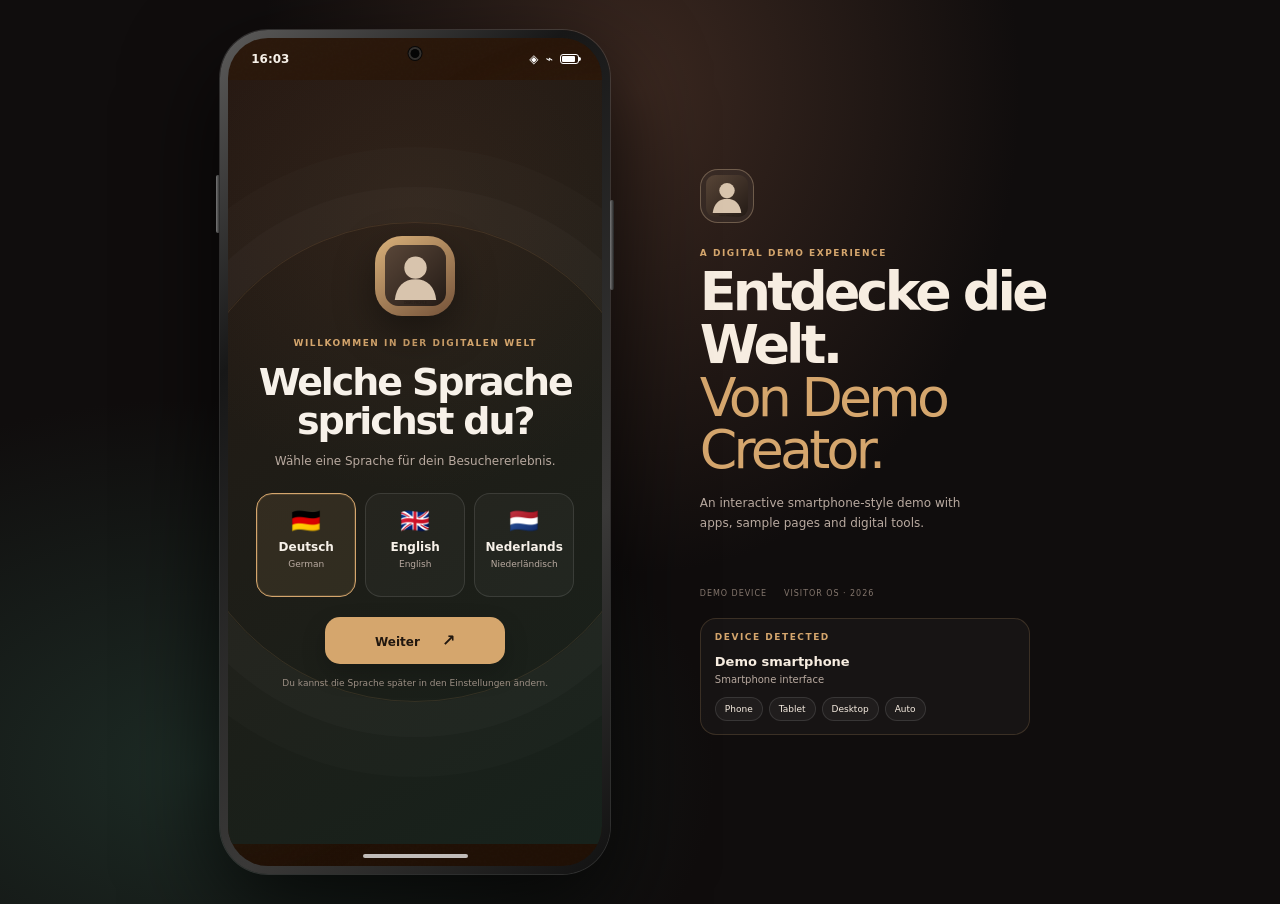
==== commit 4455a41d: "Publish standalone anonymized extension template" ====
--- a/pages/newtab.html
+++ b/pages/newtab.html
@@ -5,19 +5,19 @@
   <meta charset="utf-8">
   <meta name="viewport" content="width=device-width, initial-scale=1, viewport-fit=cover">
   <meta name="theme-color" content="#251205">
-  <meta name="description" content="Schleim OS – das offizielle Browser-Betriebssystem von Schnecke Schneck. Eine responsive Oberfläche für Smartphone, Tablet und Desktop.">
+  <meta name="description" content="Browser OS – anpassbares Browser-Dashboard. Eine responsive Oberfläche für Smartphone, Tablet und Desktop.">
   <meta name="color-scheme" content="dark light">
-  <title>Schleim OS · Offizielles Browser-Betriebssystem</title>
-  <link rel="icon" href="../assets/icons/icon.svg" type="image/svg+xml"><link rel="apple-touch-icon" href="../assets/icons/icon.svg">
+  <title>Browser OS · Offizielles Browser-Betriebssystem</title>
+  <link rel="icon" href="../assets/icons/icon.svg" type="image/svg+xml"><link rel="apple-touch-icon" href="../assets/icons/icon-192.png">
   
   
   <link rel="stylesheet" href="../styles/main.css">
   <link rel="stylesheet" href="../styles/personalization.css">
   <link rel="stylesheet" href="../styles/slime-store-admin.css">
 
-<meta name="application-name" content="Schleim OS"><meta name="referrer" content="strict-origin-when-cross-origin"></head>
+<meta name="application-name" content="Browser OS"><meta name="referrer" content="strict-origin-when-cross-origin"></head>
 <body data-theme="dark" data-wallpaper="midnight">
-  <main class="stage" aria-label="Schleim OS">
+  <main class="stage" aria-label="Browser OS">
     <div class="device" id="device">
       <div class="side-button side-button-right"></div>
       <div class="side-button side-button-left"></div>
@@ -33,7 +33,7 @@
 
         <section class="language-screen" id="languageScreen" aria-label="Sprachauswahl">
           <div class="language-orbit"></div>
-          <div class="brand-mark language-mark"><img src="[data-uri]" alt=""></div>
+          <div class="brand-mark language-mark"><img src="../assets/demo/placeholder-avatar.svg" alt=""></div>
           <p class="eyebrow" id="languageEyebrow">WILLKOMMEN IN DER DIGITALEN WELT</p>
           <h1 id="languageTitle">Welche Sprache sprichst du?</h1>
           <p class="language-copy" id="languageCopy">Wähle eine Sprache für dein Besuchererlebnis.</p>
@@ -48,21 +48,21 @@
 
         <section class="intro-screen hidden" id="introScreen">
           <div class="intro-orbit orbit-a"></div><div class="intro-orbit orbit-b"></div>
-          <div class="brand-mark intro-mark"><img src="[data-uri]" alt=""></div>
-          <p class="eyebrow">DAS OFFIZIELLE BROWSER-BETRIEBSSYSTEM VON SCHNECKE SCHNECK</p>
-          <h1>Schleim<br><span>OS</span></h1>
-          <p class="intro-copy">Projekte, Technik, Social Media und Schneckenwelt – alles an einem Ort.</p>
+          <div class="brand-mark intro-mark"><img src="../assets/demo/placeholder-avatar.svg" alt=""></div>
+          <p class="eyebrow">BROWSER EXTENSION TEMPLATE</p>
+          <h1>Browser<br><span>OS</span></h1>
+          <p class="intro-copy">Apps, Demo pages and digital tools – all in one place.</p>
           <button class="primary-button" id="enterOS" type="button">System starten <span>↗</span></button>
           <button class="text-button" id="skipIntro" type="button">Intro überspringen</button>
-          <div class="intro-footer"><span>GALAXY S24 EDITION</span><span>BUILT WITH 🐌</span></div>
+          <div class="intro-footer"><span>DEMO DEVICE</span><span>BUILT FOR THE WEB</span></div>
         </section>
 
         <section class="home-screen hidden" id="homeScreen" aria-label="Startbildschirm">
           <aside class="desktop-sidebar" aria-label="Desktop navigation">
-            <div class="desktop-brand"><img src="[data-uri]" alt=""><span><b>Schnecke Schneck</b><small>Digital world</small></span></div>
+            <div class="desktop-brand"><img src="../assets/demo/placeholder-avatar.svg" alt=""><span><b>Demo Creator</b><small>Digital world</small></span></div>
             <p class="desktop-sidebar-label">EXPLORE</p>
             <button type="button" data-app="websitehome">🏠 <span>Home</span></button>
-            <button type="button" data-app="about">🐌 <span>About</span></button>
+            <button type="button" data-app="about">👤 <span>About</span></button>
             <button type="button" data-app="projects">🧩 <span>Projects</span></button>
             <button type="button" data-app="social">📸 <span>Social media</span></button>
             <button type="button" data-app="shop">🛍️ <span>Snail shop</span></button>
@@ -77,7 +77,7 @@
           <div class="desktop-main">
           <div class="home-topline">
             <div><p class="eyebrow" id="longDate">FREITAG · 6. NOVEMBER</p><h2>Hallo! <span>Schön, dass du da bist.</span></h2></div>
-            <button class="avatar-button" id="openProfile" type="button" aria-label="Über Schnecke Schneck"><img src="[data-uri]" alt=""></button>
+            <button class="avatar-button" id="openProfile" type="button" aria-label="Demo-Profil"><img src="../assets/demo/placeholder-avatar.svg" alt=""></button>
           </div>
           <button class="search-pill" id="openSearch" type="button"><span class="search-symbol">⌕</span><span>Apps und Inhalte suchen</span><kbd>⌕</kbd></button>
           <p class="gesture-hint">↓ Vom oberen Rand nach unten wischen – Kontrollzentrum öffnen</p>
@@ -85,9 +85,9 @@
           <button class="hero-card" id="heroStudio" type="button">
             <span class="hero-orbit"></span>
             <span class="hero-tag">ENTDECKE DIE DIGITALE WELT</span>
-            <span class="hero-title">Schnecke Schneck<br><b>Projekte & Creator-Welt</b></span>
+            <span class="hero-title">Demo Creator<br><b>Apps & Projekte</b></span>
             <span class="hero-bottom"><span>Schön, dass du hier bist.</span><span class="hero-arrow">↗</span></span>
-            <span class="hero-snail">🐌</span>
+            <span class="hero-snail">💠</span>
           </button>
           <div class="section-heading"><span>Entdecke die Apps</span><button id="showAllApps" type="button">Alle anzeigen <span>→</span></button></div>
           <div class="app-grid" id="homeAppGrid"></div>
@@ -106,7 +106,7 @@
           </nav>
           </div>
           <aside class="desktop-info-panel">
-            <div class="desktop-info-card"><span class="desktop-info-icon">🐌</span><p class="eyebrow">CREATOR PROFILE</p><h3>Schnecke Schneck</h3><p>Technology, web projects, AI and a little snail spirit.</p><button type="button" data-app="about">View profile ↗</button></div>
+            <div class="desktop-info-card"><span class="desktop-info-icon">💠</span><p class="eyebrow">DEMO PROFILE</p><h3>Demo Creator</h3><p>Technology, web projects and creative ideas.</p><button type="button" data-app="about">View profile ↗</button></div>
             <div class="desktop-info-card"><p class="eyebrow">PROJECT COLLECTION</p><h3>Projektwelt</h3><p>All digital projects in one place.</p><button type="button" data-app="projects">Explore ↗</button></div>
             <div class="desktop-info-card"><p class="eyebrow">CONNECT</p><button type="button" data-app="contact">✉️ Contact the Creator Studio ↗</button></div>
           </aside>
@@ -115,7 +115,7 @@
         <section class="app-screen hidden" id="appScreen" aria-label="App-Fenster">
           <header class="app-window-bar">
             <button class="round-icon-button" id="backHome" type="button" aria-label="Zurück zum Startbildschirm">‹</button>
-            <div class="app-window-title"><span id="appWindowEmoji">🐌</span><b id="appWindowTitle">App</b></div>
+            <div class="app-window-title"><span id="appWindowEmoji">💠</span><b id="appWindowTitle">App</b></div>
             <button class="round-icon-button" id="closeApp" type="button" aria-label="App schließen">×</button>
           </header>
           <div class="app-scroll" id="appContent"></div>
@@ -123,7 +123,7 @@
 
         <section class="control-panel hidden" id="controlPanel" aria-label="Kontrollzentrum">
           <div class="panel-handle"></div>
-          <div class="panel-heading"><div><p class="eyebrow">SCHNECKE SCHNECK OS</p><h2>Kontrollzentrum</h2></div><button class="round-icon-button" id="closeControl" type="button" aria-label="Schließen">×</button></div>
+          <div class="panel-heading"><div><p class="eyebrow">Browser OS</p><h2>Kontrollzentrum</h2></div><button class="round-icon-button" id="closeControl" type="button" aria-label="Schließen">×</button></div>
           <div class="quick-grid">
             <button class="quick-tile active" data-toggle="wifi" type="button"><span>⌁</span><b>WLAN</b><small>Verbunden</small></button>
             <button class="quick-tile active" data-toggle="bluetooth" type="button"><span>ᛒ</span><b>Bluetooth</b><small>Bereit</small></button>
@@ -143,12 +143,12 @@
 
         <section class="search-screen hidden" id="searchScreen" aria-label="Suche">
           <div class="search-header"><button class="round-icon-button" id="closeSearch" type="button" aria-label="Suche schließen">‹</button><input id="searchInput" type="search" placeholder="Apps suchen oder Google fragen …" autocomplete="off"><button class="round-icon-button" id="clearSearch" type="button" aria-label="Suche löschen">×</button><button class="google-search-button" id="googleSearchButton" type="button" aria-label="Bei Google suchen" title="Bei Google suchen">G</button></div>
-          <p class="eyebrow search-caption">SPOTLIGHT · SCHNECKE SCHNECK OS</p>
+          <p class="eyebrow search-caption">BROWSER OS SEARCH</p>
           <div id="searchResults" class="search-results"></div>
         </section>
 
         <section class="lock-screen hidden" id="lockScreen" aria-label="Sperrbildschirm">
-          <div class="lock-top"><span>🐌 SCHLEIM OS</span><span>● ● ●</span></div>
+          <div class="lock-top"><span>Browser OS</span><span>● ● ●</span></div>
           <div class="lock-clock"><div id="lockTime">16:03</div><p id="lockDate">Freitag, 6. November</p></div>
           <div class="lock-bottom"><p>Zum Entsperren antippen</p><button class="unlock-button" id="unlockButton" type="button">↑</button></div>
         </section>
@@ -157,7 +157,7 @@
         <div class="gesture-area"><button class="gesture-bar" id="gestureBar" type="button" aria-label="Zum Startbildschirm"></button></div>
       </div>
     </div>
-    <aside class="outside-caption"><div class="caption-logo"><img src="[data-uri]" alt=""></div><p class="eyebrow">A DIGITAL FAN EXPERIENCE</p><h2>Entdecke die Welt.<br><span>Von Schnecke Schneck.</span></h2><p>Eine interaktive Smartphone-Erfahrung mit Projekten, Social Media und Fan-Inhalten.</p><div class="caption-meta"><span id="deviceModelLabel">GALAXY S24</span><span>VISITOR OS · 2026</span></div><div class="device-detection-card"><span class="eyebrow">DEVICE DETECTED</span><b id="deviceDetectedLabel">Samsung Galaxy S24</b><small id="deviceDetectedHint">Smartphone interface</small><div class="device-preview-buttons"><button type="button" data-preview-device="phone">Phone</button><button type="button" data-preview-device="tablet">Tablet</button><button type="button" data-preview-device="desktop">Desktop</button><button type="button" data-preview-device="auto">Auto</button></div></div></aside>
+    <aside class="outside-caption"><div class="caption-logo"><img src="../assets/demo/placeholder-avatar.svg" alt=""></div><p class="eyebrow">A DIGITAL DEMO EXPERIENCE</p><h2>Entdecke die Welt.<br><span>Von Demo Creator.</span></h2><p>An interactive smartphone-style demo with apps, sample pages and digital tools.</p><div class="caption-meta"><span id="deviceModelLabel">DEMO DEVICE</span><span>VISITOR OS · 2026</span></div><div class="device-detection-card"><span class="eyebrow">DEVICE DETECTED</span><b id="deviceDetectedLabel">Demo smartphone</b><small id="deviceDetectedHint">Smartphone interface</small><div class="device-preview-buttons"><button type="button" data-preview-device="phone">Phone</button><button type="button" data-preview-device="tablet">Tablet</button><button type="button" data-preview-device="desktop">Desktop</button><button type="button" data-preview-device="auto">Auto</button></div></div></aside>
   </main>
 <script src="../locales/legal-translations.js" defer></script>
   <script src="../scripts/app.js" defer></script>
